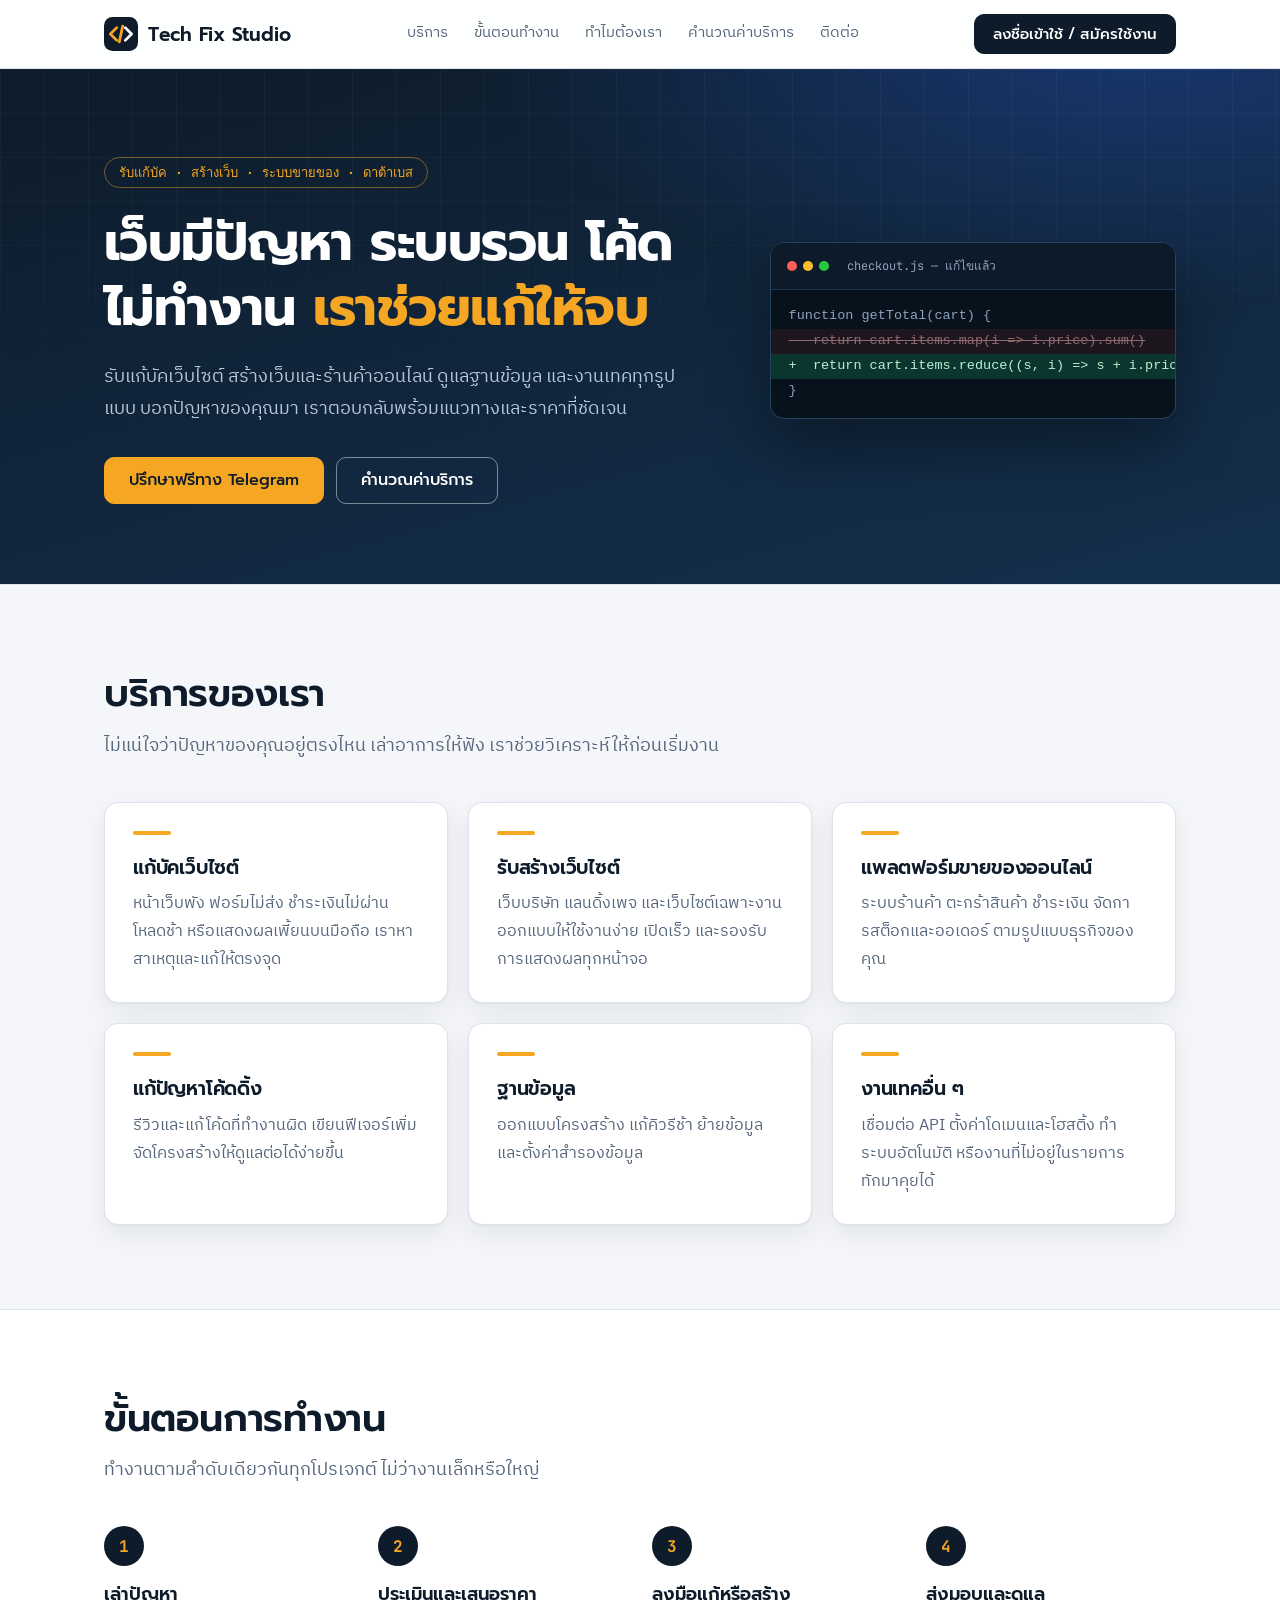
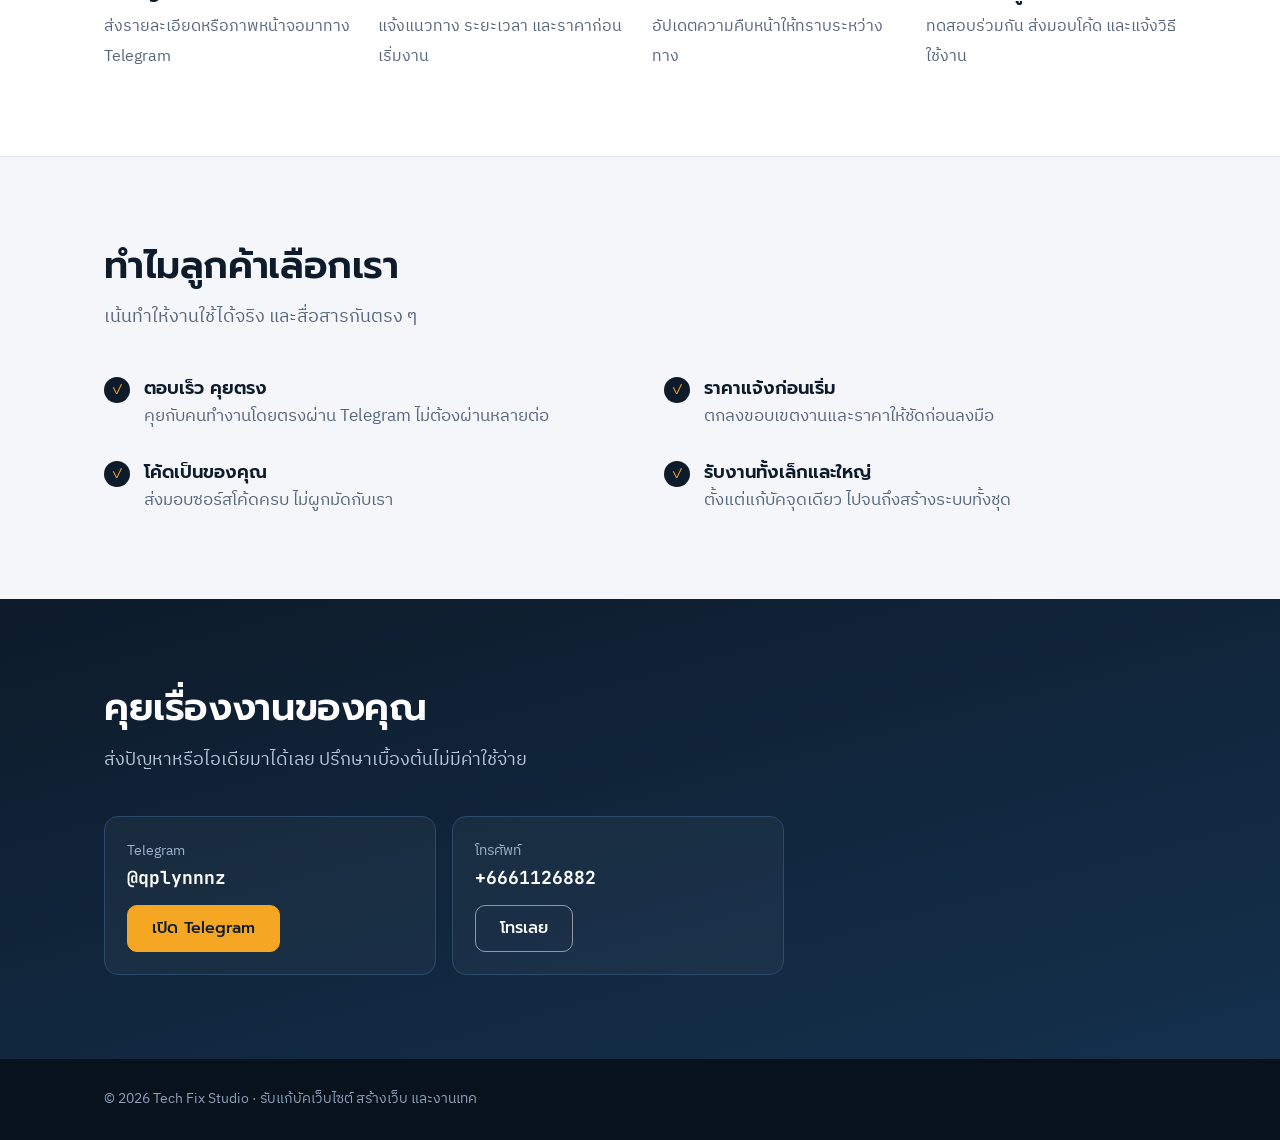
==== index.html @ c87c04dd "Add files via upload" ====
<!doctype html>
<html lang="th">
<head>
<meta charset="utf-8">
<meta name="viewport" content="width=device-width, initial-scale=1">
<meta name="theme-color" content="#0D1B2A">
<title>รับแก้บัคเว็บไซต์ สร้างเว็บ ระบบขายของออนไลน์ ดาต้าเบส | ติดต่อ Telegram</title>
<meta name="description" content="รับแก้บัคเว็บไซต์ รับสร้างเว็บไซต์ สร้างแพลตฟอร์มขายของออนไลน์ แก้ปัญหาโค้ดและฐานข้อมูล และงานเทคทั่วไป ปรึกษาฟรีผ่าน Telegram">
<link rel="icon" href="data:image/svg+xml,%3Csvg%20viewBox=%220%200%2032%2032%22%20xmlns=%22http://www.w3.org/2000/svg%22%3E%3Crect%20width=%2232%22%20height=%2232%22%20rx=%228%22%20fill=%22%230D1B2A%22/%3E%3Cpath%20d=%22M12%2010l-6%206%206%206%22%20stroke=%22%23F5A623%22%20stroke-width=%222.6%22%20fill=%22none%22%20stroke-linecap=%22round%22%20stroke-linejoin=%22round%22/%3E%3Cpath%20d=%22M20%2010l6%206-6%206%22%20stroke=%22%23fff%22%20stroke-width=%222.6%22%20fill=%22none%22%20stroke-linecap=%22round%22%20stroke-linejoin=%22round%22/%3E%3Cpath%20d=%22M17.6%208.5l-3.2%2015%22%20stroke=%22%23F5A623%22%20stroke-width=%222.6%22%20stroke-linecap=%22round%22/%3E%3C/svg%3E">
<link rel="preconnect" href="https://fonts.googleapis.com">
<link rel="preconnect" href="https://fonts.gstatic.com" crossorigin>
<link href="https://fonts.googleapis.com/css2?family=IBM+Plex+Sans+Thai:wght@400;500;700&family=JetBrains+Mono:wght@400;700&family=Prompt:wght@500;600;700&display=swap" rel="stylesheet">
<link rel="stylesheet" href="style.css">
</head>
<body>
<header><div class="wrap">
<a class="brand" href="#top"><svg viewBox="0 0 32 32" xmlns="http://www.w3.org/2000/svg" aria-hidden="true"><rect width="32" height="32" rx="8" fill="#0D1B2A"/><path d="M12 10l-6 6 6 6" stroke="#F5A623" stroke-width="2.6" fill="none" stroke-linecap="round" stroke-linejoin="round"/><path d="M20 10l6 6-6 6" stroke="#fff" stroke-width="2.6" fill="none" stroke-linecap="round" stroke-linejoin="round"/><path d="M17.6 8.5l-3.2 15" stroke="#F5A623" stroke-width="2.6" stroke-linecap="round"/></svg>Tech Fix Studio</a>
<nav aria-label="เมนูหลัก"><a href="#services">บริการ</a><a href="#process">ขั้นตอนทำงาน</a><a href="#why">ทำไมต้องเรา</a><a href="pricing.html">คำนวณค่าบริการ</a><a href="#contact">ติดต่อ</a></nav>
<a class="btn hd" id="hdr-login" href="account.html">ลงชื่อเข้าใช้ / สมัครใช้งาน</a>
</div></header>

<main id="top">
<div class="hero"><div class="wrap">
<div>
<span class="eyebrow">รับแก้บัค · สร้างเว็บ · ระบบขายของ · ดาต้าเบส</span>
<h1>เว็บมีปัญหา ระบบรวน โค้ดไม่ทำงาน <mark>เราช่วยแก้ให้จบ</mark></h1>
<p>รับแก้บัคเว็บไซต์ สร้างเว็บและร้านค้าออนไลน์ ดูแลฐานข้อมูล และงานเทคทุกรูปแบบ บอกปัญหาของคุณมา เราตอบกลับพร้อมแนวทางและราคาที่ชัดเจน</p>
<div class="cta"><a class="btn" href="https://t.me/qplynnnz" target="_blank" rel="noopener">ปรึกษาฟรีทาง Telegram</a><a class="btn alt" href="pricing.html">คำนวณค่าบริการ</a></div>
</div>
<div class="diff" aria-hidden="true">
<div class="bar">checkout.js — แก้ไขแล้ว</div>
<pre><span class="l dim">function getTotal(cart) {</span><span class="l del">-  return cart.items.map(i =&gt; i.price).sum()</span><span class="l add">+  return cart.items.reduce((s, i) =&gt; s + i.price * i.qty, 0)</span><span class="l dim">}</span></pre>
</div>
</div></div>

<section id="services"><div class="wrap">
<h2>บริการของเรา</h2>
<p class="lead">ไม่แน่ใจว่าปัญหาของคุณอยู่ตรงไหน เล่าอาการให้ฟัง เราช่วยวิเคราะห์ให้ก่อนเริ่มงาน</p>
<div class="grid">
<div class="card"><h3>แก้บัคเว็บไซต์</h3><p>หน้าเว็บพัง ฟอร์มไม่ส่ง ชำระเงินไม่ผ่าน โหลดช้า หรือแสดงผลเพี้ยนบนมือถือ เราหาสาเหตุและแก้ให้ตรงจุด</p></div>
<div class="card"><h3>รับสร้างเว็บไซต์</h3><p>เว็บบริษัท แลนดิ้งเพจ และเว็บไซต์เฉพาะงาน ออกแบบให้ใช้งานง่าย เปิดเร็ว และรองรับการแสดงผลทุกหน้าจอ</p></div>
<div class="card"><h3>แพลตฟอร์มขายของออนไลน์</h3><p>ระบบร้านค้า ตะกร้าสินค้า ชำระเงิน จัดการสต็อกและออเดอร์ ตามรูปแบบธุรกิจของคุณ</p></div>
<div class="card"><h3>แก้ปัญหาโค้ดดิ้ง</h3><p>รีวิวและแก้โค้ดที่ทำงานผิด เขียนฟีเจอร์เพิ่ม จัดโครงสร้างให้ดูแลต่อได้ง่ายขึ้น</p></div>
<div class="card"><h3>ฐานข้อมูล</h3><p>ออกแบบโครงสร้าง แก้คิวรีช้า ย้ายข้อมูล และตั้งค่าสำรองข้อมูล</p></div>
<div class="card"><h3>งานเทคอื่น ๆ</h3><p>เชื่อมต่อ API ตั้งค่าโดเมนและโฮสติ้ง ทำระบบอัตโนมัติ หรืองานที่ไม่อยู่ในรายการ ทักมาคุยได้</p></div>
</div></div></section>

<section id="process"><div class="wrap">
<h2>ขั้นตอนการทำงาน</h2>
<p class="lead">ทำงานตามลำดับเดียวกันทุกโปรเจกต์ ไม่ว่างานเล็กหรือใหญ่</p>
<ol class="steps">
<li><b>เล่าปัญหา</b><span>ส่งรายละเอียดหรือภาพหน้าจอมาทาง Telegram</span></li>
<li><b>ประเมินและเสนอราคา</b><span>แจ้งแนวทาง ระยะเวลา และราคาก่อนเริ่มงาน</span></li>
<li><b>ลงมือแก้หรือสร้าง</b><span>อัปเดตความคืบหน้าให้ทราบระหว่างทาง</span></li>
<li><b>ส่งมอบและดูแล</b><span>ทดสอบร่วมกัน ส่งมอบโค้ด และแจ้งวิธีใช้งาน</span></li>
</ol></div></section>

<section id="why"><div class="wrap">
<h2>ทำไมลูกค้าเลือกเรา</h2>
<p class="lead">เน้นทำให้งานใช้ได้จริง และสื่อสารกันตรง ๆ</p>
<div class="why">
<div><b>ตอบเร็ว คุยตรง</b><span>คุยกับคนทำงานโดยตรงผ่าน Telegram ไม่ต้องผ่านหลายต่อ</span></div>
<div><b>ราคาแจ้งก่อนเริ่ม</b><span>ตกลงขอบเขตงานและราคาให้ชัดก่อนลงมือ</span></div>
<div><b>โค้ดเป็นของคุณ</b><span>ส่งมอบซอร์สโค้ดครบ ไม่ผูกมัดกับเรา</span></div>
<div><b>รับงานทั้งเล็กและใหญ่</b><span>ตั้งแต่แก้บัคจุดเดียว ไปจนถึงสร้างระบบทั้งชุด</span></div>
</div></div></section>

<section id="contact" class="contact"><div class="wrap">
<h2>คุยเรื่องงานของคุณ</h2>
<p class="lead">ส่งปัญหาหรือไอเดียมาได้เลย ปรึกษาเบื้องต้นไม่มีค่าใช้จ่าย</p>
<div class="channels">
<div class="ch"><small>Telegram</small><strong>@qplynnnz</strong><a class="btn" href="https://t.me/qplynnnz" target="_blank" rel="noopener">เปิด Telegram</a></div>
<div class="ch"><small>โทรศัพท์</small><strong>+6661126882</strong><a class="btn alt" href="tel:+6661126882">โทรเลย</a></div>
</div></div></section>
</main>
<footer><div class="wrap">© 2026 Tech Fix Studio · รับแก้บัคเว็บไซต์ สร้างเว็บ และงานเทค</div></footer>
<script>try{if(Object.keys(localStorage).some(function(k){return/^sb-.+-auth-token$/.test(k)})){var b=document.getElementById("hdr-login");if(b)b.textContent="บัญชีของฉัน"}}catch(e){}</script>
</body>
</html>
---- style.css ----
:root{--paper:#F4F6F9;--card:#fff;--ink:#0D1B2A;--mute:#56667C;--line:#DCE3EC;--navy:#0D1B2A;--amber:#F5A623;--mark:#F5A623;--blue:#2F6BFF;--bad:#C93C3C;--ok:#17784F;--r:14px;--sh:0 1px 2px rgba(13,27,42,.05),0 10px 28px rgba(13,27,42,.07);--fh:"Prompt","IBM Plex Sans Thai",system-ui,sans-serif;--fb:"IBM Plex Sans Thai",system-ui,sans-serif;--fm:"JetBrains Mono",ui-monospace,monospace}
*{box-sizing:border-box;margin:0}
html{scroll-behavior:smooth}
body{font-family:var(--fb);background:var(--paper);color:var(--ink);line-height:1.75;font-size:17px;-webkit-font-smoothing:antialiased;min-height:100vh;display:flex;flex-direction:column}
main{flex:1}
a{color:inherit}
:focus-visible{outline:3px solid var(--blue);outline-offset:3px}
[hidden]{display:none!important}
.wrap{max-width:1120px;margin:0 auto;padding:0 24px}
h1,h2,h3{font-family:var(--fh);letter-spacing:-.01em}
/* header */
header{position:sticky;top:0;z-index:20;background:rgba(255,255,255,.92);backdrop-filter:saturate(1.4) blur(10px);border-bottom:1px solid var(--line)}
header .wrap{display:flex;justify-content:space-between;align-items:center;height:68px;gap:16px}
.brand{display:flex;align-items:center;gap:10px;font:600 19px var(--fh);text-decoration:none}
.brand svg{width:34px;height:34px;flex:none}
nav{display:flex;gap:26px;font-size:15px}
nav a{text-decoration:none;color:var(--mute);padding:6px 0;border-bottom:2px solid transparent;transition:.15s}
nav a:hover,nav a[aria-current]{color:var(--ink);border-color:var(--amber)}
/* buttons */
.btn{display:inline-block;font:500 16px/1.2 var(--fh);background:var(--navy);color:#fff;padding:13px 24px;border-radius:10px;text-decoration:none;border:1.5px solid var(--navy);cursor:pointer;transition:transform .15s,background .15s,box-shadow .15s}
.btn:hover{background:#1B3B5E;border-color:#1B3B5E;transform:translateY(-1px);box-shadow:0 6px 16px rgba(13,27,42,.18)}
.btn.alt{background:transparent;color:var(--ink)}
.btn.alt:hover{background:var(--ink);color:#fff}
.btn.full{width:100%}
.btn.hd{white-space:nowrap;padding:10px 18px;font-size:15px}
.btn:disabled{opacity:.55;cursor:not-allowed;transform:none;box-shadow:none}
.cta{display:flex;gap:12px;flex-wrap:wrap}
/* hero */
.hero{background:radial-gradient(1100px 480px at 88% -10%,rgba(47,107,255,.3),transparent 60%),linear-gradient(165deg,#0D1B2A,#14304D);color:#fff;padding:88px 0 80px;position:relative;overflow:hidden}
.hero::after{content:"";position:absolute;inset:0;background-image:linear-gradient(rgba(255,255,255,.04) 1px,transparent 1px),linear-gradient(90deg,rgba(255,255,255,.04) 1px,transparent 1px);background-size:44px 44px;-webkit-mask-image:linear-gradient(#000,transparent 85%);mask-image:linear-gradient(#000,transparent 85%);pointer-events:none}
.hero .wrap{position:relative;z-index:1;display:grid;grid-template-columns:1.2fr .8fr;gap:56px;align-items:center}
.eyebrow{display:inline-block;font:500 13px/1 var(--fm);color:var(--amber);border:1px solid rgba(245,166,35,.45);padding:8px 14px;border-radius:999px;margin-bottom:22px}
h1{font-size:clamp(32px,4.6vw,52px);line-height:1.25;font-weight:700;text-wrap:balance}
h1 mark{background:none;color:var(--amber)}
.hero p{margin:22px 0 32px;color:#B9C7DA;max-width:52ch;font-size:18px}
.hero .btn{background:var(--amber);border-color:var(--amber);color:var(--navy)}
.hero .btn:hover{background:#FFB83D;border-color:#FFB83D}
.hero .btn.alt{background:transparent;color:#fff;border-color:rgba(255,255,255,.45)}
.hero .btn.alt:hover{background:rgba(255,255,255,.1);border-color:#fff}
.diff{background:#08121D;border:1px solid #27425F;color:#E3ECF6;border-radius:14px;font:13.5px/1.85 var(--fm);overflow:hidden;box-shadow:0 30px 60px rgba(0,0,0,.35)}
.diff .bar{padding:12px 16px;background:#0C1A29;color:#8DA3BC;font-size:12px;border-bottom:1px solid #1D3450}
.diff .bar::before{content:"";display:inline-block;width:10px;height:10px;border-radius:50%;background:#FF5F56;box-shadow:16px 0 0 #FFBD2E,32px 0 0 #27C93F;margin-right:50px;vertical-align:-1px}
.diff pre{padding:14px 0;overflow-x:auto}
.diff .l{display:block;padding:0 18px;white-space:pre}
.diff .del{background:rgba(201,60,60,.2);color:#FFB4B4;animation:strike 1s 1.2s forwards}
.diff .add{background:rgba(23,160,100,.26);color:#B6F2D3;opacity:0;animation:show .5s 1.6s forwards}
.diff .dim{color:#8DA3BC}
@keyframes strike{to{text-decoration:line-through;opacity:.55}}
@keyframes show{to{opacity:1}}
/* sections */
section{padding:84px 0;border-top:1px solid var(--line)}
main>section:nth-of-type(even){background:#fff}
h2{font-size:clamp(26px,3.4vw,38px);line-height:1.3;font-weight:600;margin-bottom:12px}
h3{font-size:19px;font-weight:600;margin-bottom:6px}
.lead{color:var(--mute);max-width:58ch;margin-bottom:40px;font-size:18px}
.grid{display:grid;grid-template-columns:repeat(3,1fr);gap:20px}
.card{background:var(--card);border:1px solid var(--line);border-radius:var(--r);padding:28px;box-shadow:var(--sh);transition:transform .2s,border-color .2s}
.card p{color:var(--mute);font-size:16px}
.grid .card::before{content:"";display:block;width:38px;height:4px;border-radius:2px;background:var(--amber);margin-bottom:16px}
.grid .card:hover{transform:translateY(-3px);border-color:var(--amber)}
.card.plain{box-shadow:none}
.steps{display:grid;grid-template-columns:repeat(4,1fr);gap:24px;counter-reset:s;list-style:none;padding:0}
.steps li{counter-increment:s}
.steps li::before{content:counter(s);display:grid;place-items:center;width:40px;height:40px;border-radius:50%;background:var(--navy);color:var(--amber);font:700 16px var(--fm);margin-bottom:14px}
.steps b{display:block;font:600 18px var(--fh);margin-bottom:4px}
.steps span{color:var(--mute);font-size:16px}
.why{display:grid;grid-template-columns:repeat(2,1fr);gap:26px 48px}
.why div{position:relative;padding-left:40px}
.why div::before{content:"✓";position:absolute;left:0;top:3px;width:26px;height:26px;border-radius:50%;background:var(--navy);color:var(--amber);text-align:center;font-size:14px;line-height:26px}
.why b{display:block;font:600 18px var(--fh)}.why span{color:var(--mute)}
.contact{background:linear-gradient(165deg,#0D1B2A,#14304D)!important;color:#fff;border-top:0}
.contact .lead{color:#B9C7DA}
.contact .btn{background:var(--amber);border-color:var(--amber);color:var(--navy)}
.contact .btn:hover{background:#FFB83D;border-color:#FFB83D}
.contact .btn.alt{background:transparent;color:#fff;border-color:rgba(255,255,255,.5)}
.contact .btn.alt:hover{background:#fff;color:var(--navy)}
.channels{display:grid;grid-template-columns:1fr 1fr;gap:16px;max-width:680px}
.ch{border:1px solid #2C4A6B;background:rgba(255,255,255,.04);border-radius:var(--r);padding:22px}
.ch small{color:#9FB3CB;display:block}.ch strong{font:700 18px var(--fm);display:block;margin:2px 0 16px;word-break:break-all}
footer{background:#08121D;color:#8DA3BC;padding:28px 0;font-size:14px}
/* forms, pricing, account */
.calc{display:grid;grid-template-columns:1.2fr .8fr;gap:36px;align-items:start}
fieldset{border:0;padding:0;margin:0 0 28px}
legend{font:600 18px var(--fh);margin-bottom:12px}
.opts{display:grid;gap:10px}
.opt{position:relative}
.opt input{position:absolute;opacity:0;inset:0;cursor:pointer;width:100%;height:100%}
.opt label{display:block;background:var(--card);border:1.5px solid var(--line);border-radius:10px;padding:13px 18px;cursor:pointer;transition:.15s}
.opt label:hover{border-color:#9FB3CB}
.opt label small{display:block;color:var(--mute);font-size:14px}
.opt input:checked+label{border-color:var(--navy);background:#FFF8EA;box-shadow:0 0 0 3px rgba(245,166,35,.4)}
.opt input:focus-visible+label{outline:3px solid var(--blue);outline-offset:3px}
.result{position:sticky;top:92px;background:linear-gradient(145deg,#0D1B2A,#1B3B5E);color:#fff;border-radius:var(--r);padding:30px;box-shadow:var(--sh)}
.result small{color:#9FB3CB}
.price{font:700 clamp(26px,4vw,36px) var(--fm);margin:6px 0 12px;color:var(--amber)}
.result p{font-size:15px;color:#B9C7DA;margin-bottom:18px}
.result .btn{background:var(--amber);border-color:var(--amber);color:var(--navy);display:block;text-align:center;margin-bottom:10px}
.result .btn.alt{background:transparent;color:#fff;border-color:rgba(255,255,255,.5)}
.result .btn.alt:hover{background:#fff;color:var(--navy)}
.note{margin-top:18px;color:var(--mute);font-size:15px}
.authbox{max-width:460px;margin:0 auto;background:var(--card);border:1px solid var(--line);border-radius:var(--r);padding:32px;box-shadow:var(--sh)}
.tabs{display:flex;gap:8px;margin-bottom:22px;border-bottom:1px solid var(--line)}
.tabs button{font:500 16px var(--fh);background:none;border:0;border-bottom:3px solid transparent;padding:10px 16px;cursor:pointer;color:var(--mute);margin-bottom:-1px}
.tabs button[aria-selected=true]{color:var(--ink);border-color:var(--amber);font-weight:600}
label.f{display:block;font-weight:500;margin-bottom:14px}
label.f input{display:block;width:100%;font:inherit;padding:12px 14px;border:1.5px solid var(--line);border-radius:10px;margin-top:6px;background:#fff;transition:.15s}
label.f input:focus{border-color:var(--blue);outline:3px solid rgba(47,107,255,.2)}
.msg{margin:12px 0;padding:11px 15px;border-radius:10px;font-size:15px}
.msg.err{background:#FBE3E3;color:#8A2020}.msg.ok{background:#DDF3E8;color:#10583A}.msg.warn{background:#FFF1C9;color:#5C4400}
.credit{background:linear-gradient(135deg,#0D1B2A,#1B3B5E);color:#fff;border-radius:var(--r);padding:30px;margin-bottom:24px;box-shadow:var(--sh)}
.credit small{color:#9FB3CB}.credit .n{font:700 clamp(34px,6vw,52px) var(--fm);color:var(--amber)}
.row{display:flex;gap:12px;flex-wrap:wrap;align-items:center;justify-content:space-between}
.topup ol{padding-left:22px;margin:12px 0 20px;color:var(--mute)}
.copy{font-family:var(--fm);background:#fff;border:1px dashed var(--navy);border-radius:6px;padding:3px 10px;word-break:break-all}
.amts{display:grid;grid-template-columns:repeat(6,1fr);gap:10px;margin-bottom:18px}
.amts .opt label{text-align:center;font:700 16px var(--fm)}
.bal{font:700 28px var(--fm)}
iframe{width:100%;height:640px;border:1.5px solid var(--line);border-radius:10px;background:#fff;margin-top:16px}
@media(max-width:860px){.amts{grid-template-columns:repeat(4,1fr)}.hero .wrap,.calc{grid-template-columns:1fr}.grid,.steps{grid-template-columns:1fr 1fr}nav{display:none}.result{position:static}.hero{padding:60px 0 56px}section{padding:60px 0}}
@media(max-width:560px){.amts{grid-template-columns:repeat(3,1fr)}.grid,.steps,.why,.channels{grid-template-columns:1fr}.btn.hd{padding:8px 12px;font-size:14px}.brand{font-size:16px}.authbox{padding:22px}}
@media(prefers-reduced-motion:reduce){.diff .del{animation:none;text-decoration:line-through;opacity:.55}.diff .add{animation:none;opacity:1}html{scroll-behavior:auto}*{transition:none!important}}
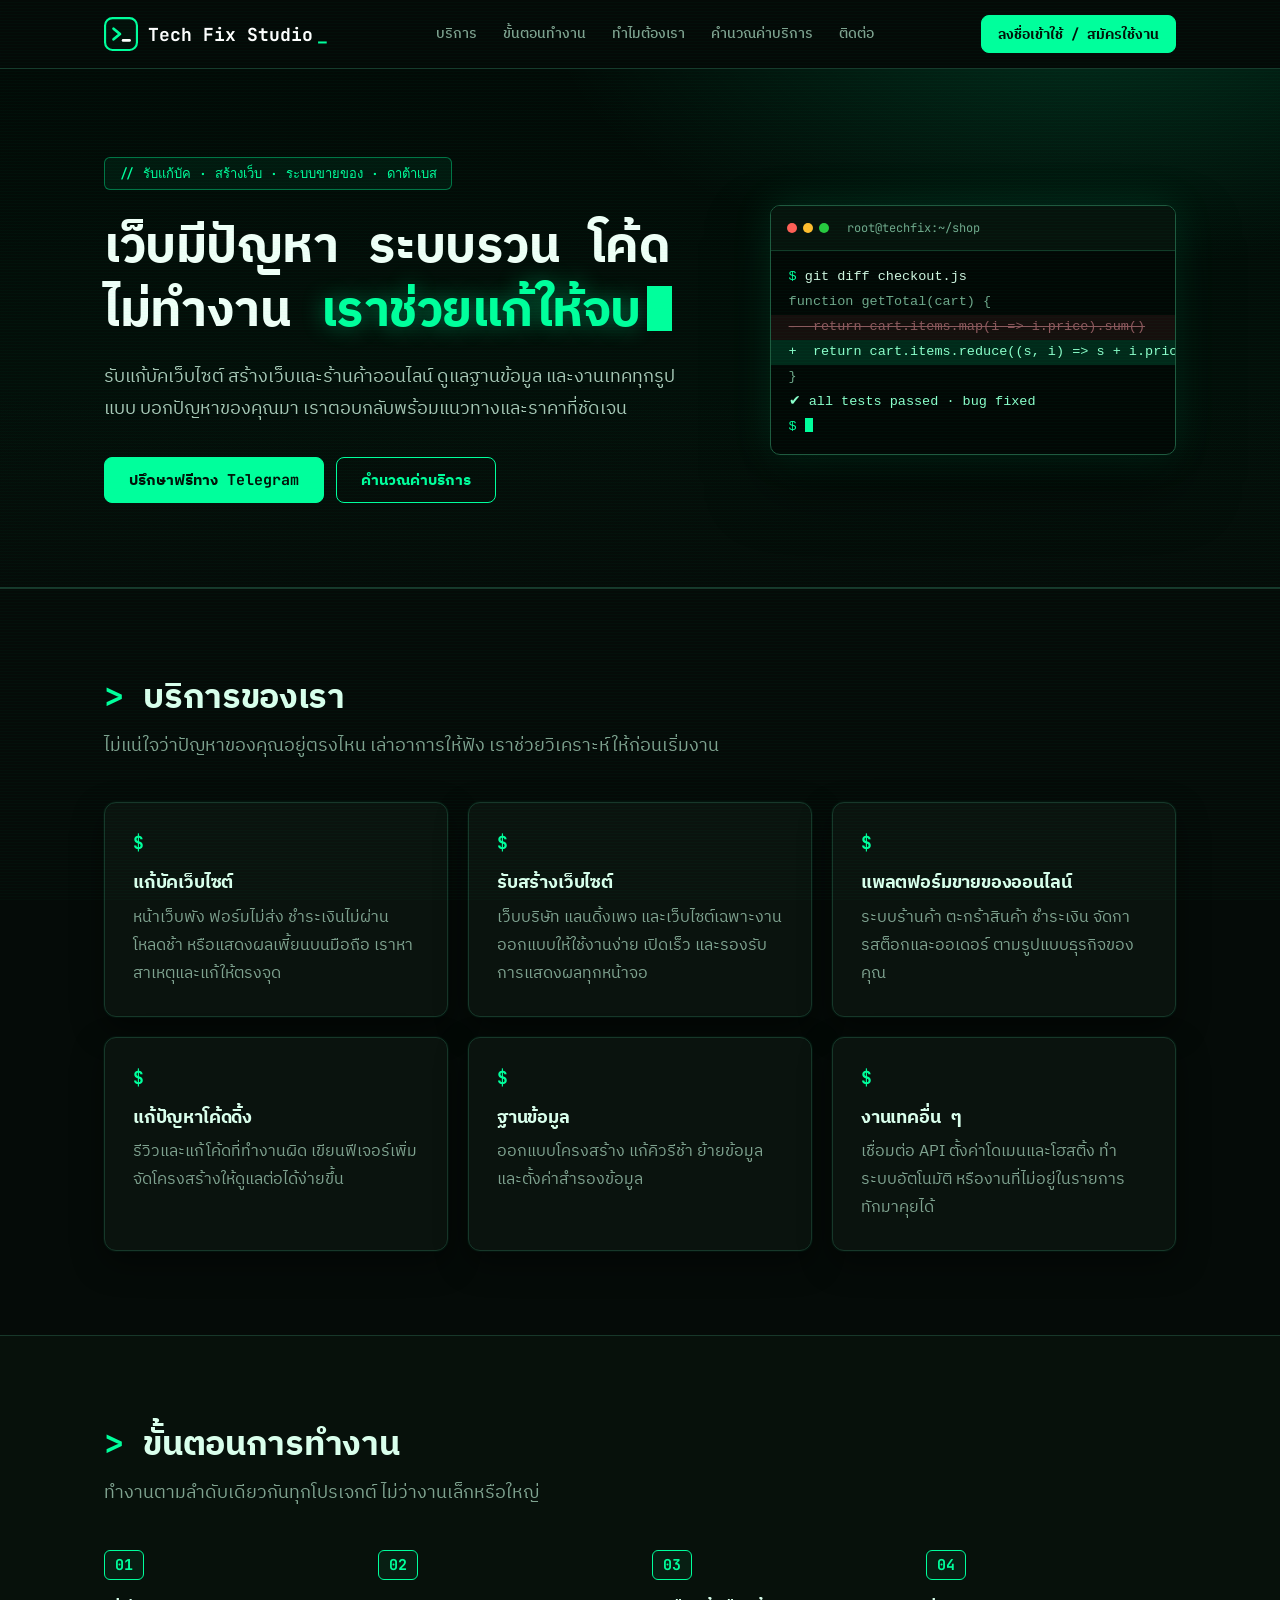
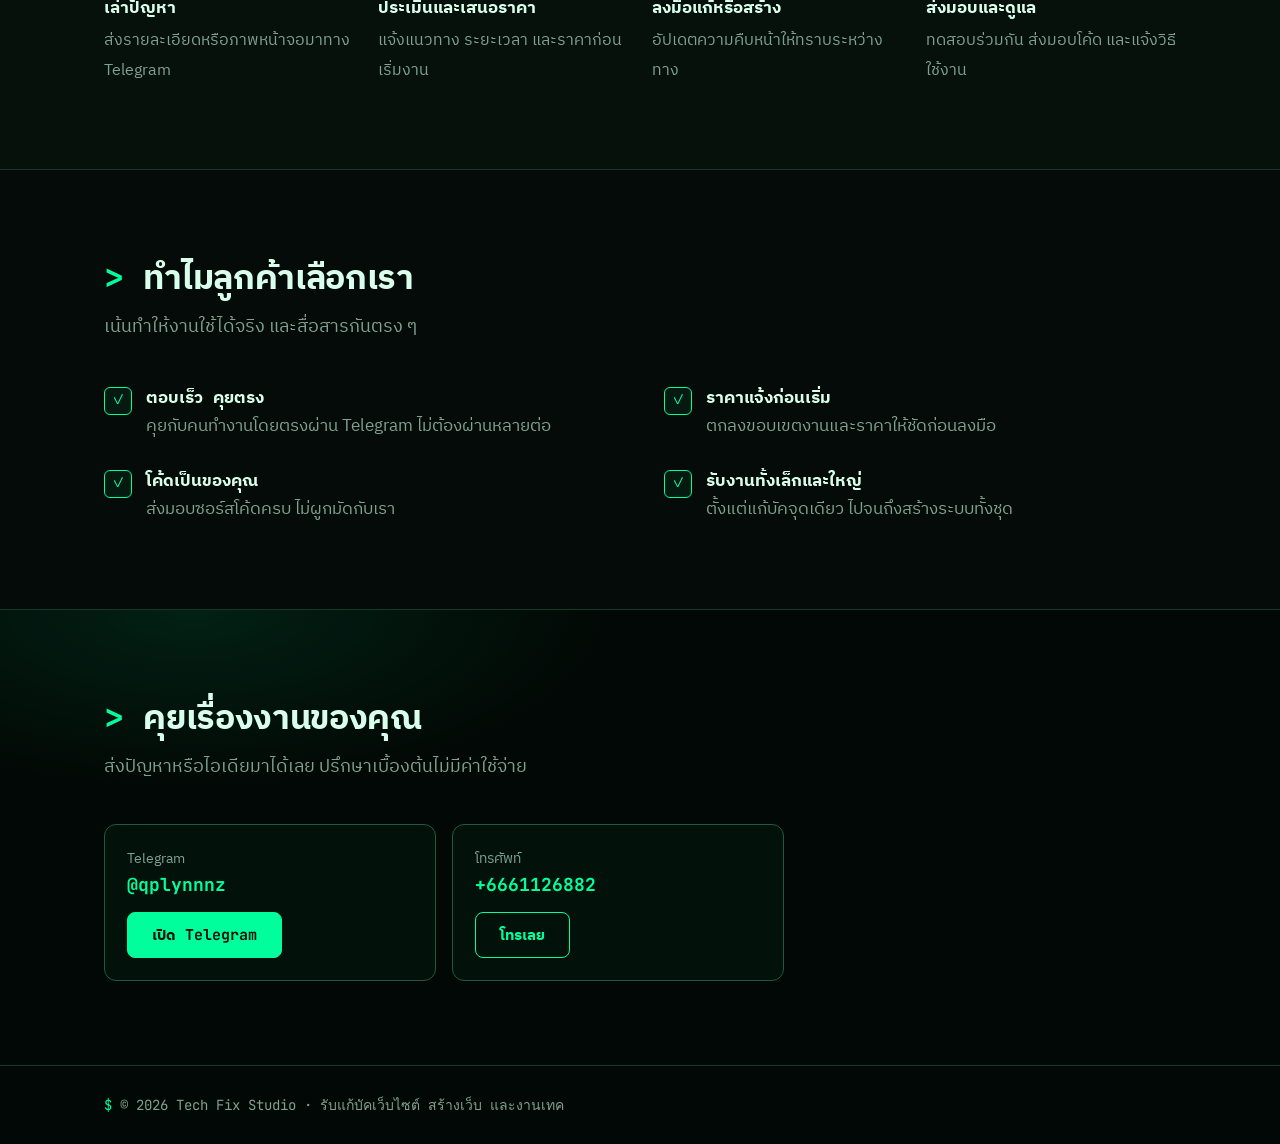
==== commit 3d791f79: "Add files via upload" ====
--- a/index.html
+++ b/index.html
@@ -3,33 +3,33 @@
 <head>
 <meta charset="utf-8">
 <meta name="viewport" content="width=device-width, initial-scale=1">
-<meta name="theme-color" content="#0D1B2A">
+<meta name="theme-color" content="#050B08">
 <title>รับแก้บัคเว็บไซต์ สร้างเว็บ ระบบขายของออนไลน์ ดาต้าเบส | ติดต่อ Telegram</title>
 <meta name="description" content="รับแก้บัคเว็บไซต์ รับสร้างเว็บไซต์ สร้างแพลตฟอร์มขายของออนไลน์ แก้ปัญหาโค้ดและฐานข้อมูล และงานเทคทั่วไป ปรึกษาฟรีผ่าน Telegram">
-<link rel="icon" href="data:image/svg+xml,%3Csvg%20viewBox=%220%200%2032%2032%22%20xmlns=%22http://www.w3.org/2000/svg%22%3E%3Crect%20width=%2232%22%20height=%2232%22%20rx=%228%22%20fill=%22%230D1B2A%22/%3E%3Cpath%20d=%22M12%2010l-6%206%206%206%22%20stroke=%22%23F5A623%22%20stroke-width=%222.6%22%20fill=%22none%22%20stroke-linecap=%22round%22%20stroke-linejoin=%22round%22/%3E%3Cpath%20d=%22M20%2010l6%206-6%206%22%20stroke=%22%23fff%22%20stroke-width=%222.6%22%20fill=%22none%22%20stroke-linecap=%22round%22%20stroke-linejoin=%22round%22/%3E%3Cpath%20d=%22M17.6%208.5l-3.2%2015%22%20stroke=%22%23F5A623%22%20stroke-width=%222.6%22%20stroke-linecap=%22round%22/%3E%3C/svg%3E">
+<link rel="icon" href="data:image/svg+xml,%3Csvg%20viewBox=%220%200%2032%2032%22%20xmlns=%22http://www.w3.org/2000/svg%22%3E%3Crect%20x=%221%22%20y=%221%22%20width=%2230%22%20height=%2230%22%20rx=%227%22%20fill=%22%2303100A%22%20stroke=%22%2300FF9C%22%20stroke-width=%222%22/%3E%3Cpath%20d=%22M9%2011l6%205-6%205%22%20stroke=%22%2300FF9C%22%20stroke-width=%222.6%22%20fill=%22none%22%20stroke-linecap=%22round%22%20stroke-linejoin=%22round%22/%3E%3Cpath%20d=%22M18%2022h6%22%20stroke=%22%23fff%22%20stroke-width=%222.6%22%20stroke-linecap=%22round%22/%3E%3C/svg%3E">
 <link rel="preconnect" href="https://fonts.googleapis.com">
 <link rel="preconnect" href="https://fonts.gstatic.com" crossorigin>
-<link href="https://fonts.googleapis.com/css2?family=IBM+Plex+Sans+Thai:wght@400;500;700&family=JetBrains+Mono:wght@400;700&family=Prompt:wght@500;600;700&display=swap" rel="stylesheet">
+<link href="https://fonts.googleapis.com/css2?family=IBM+Plex+Sans+Thai:wght@400;500;700&family=JetBrains+Mono:wght@400;500;700&display=swap" rel="stylesheet">
 <link rel="stylesheet" href="style.css">
 </head>
 <body>
 <header><div class="wrap">
-<a class="brand" href="#top"><svg viewBox="0 0 32 32" xmlns="http://www.w3.org/2000/svg" aria-hidden="true"><rect width="32" height="32" rx="8" fill="#0D1B2A"/><path d="M12 10l-6 6 6 6" stroke="#F5A623" stroke-width="2.6" fill="none" stroke-linecap="round" stroke-linejoin="round"/><path d="M20 10l6 6-6 6" stroke="#fff" stroke-width="2.6" fill="none" stroke-linecap="round" stroke-linejoin="round"/><path d="M17.6 8.5l-3.2 15" stroke="#F5A623" stroke-width="2.6" stroke-linecap="round"/></svg>Tech Fix Studio</a>
+<a class="brand" href="#top"><svg viewBox="0 0 32 32" xmlns="http://www.w3.org/2000/svg" aria-hidden="true"><rect x="1" y="1" width="30" height="30" rx="7" fill="#03100A" stroke="#00FF9C" stroke-width="2"/><path d="M9 11l6 5-6 5" stroke="#00FF9C" stroke-width="2.6" fill="none" stroke-linecap="round" stroke-linejoin="round"/><path d="M18 22h6" stroke="#fff" stroke-width="2.6" stroke-linecap="round"/></svg>Tech Fix Studio</a>
 <nav aria-label="เมนูหลัก"><a href="#services">บริการ</a><a href="#process">ขั้นตอนทำงาน</a><a href="#why">ทำไมต้องเรา</a><a href="pricing.html">คำนวณค่าบริการ</a><a href="#contact">ติดต่อ</a></nav>
 <a class="btn hd" id="hdr-login" href="account.html">ลงชื่อเข้าใช้ / สมัครใช้งาน</a>
 </div></header>
 
 <main id="top">
-<div class="hero"><div class="wrap">
+<div class="hero"><canvas id="rain" aria-hidden="true"></canvas><div class="wrap">
 <div>
-<span class="eyebrow">รับแก้บัค · สร้างเว็บ · ระบบขายของ · ดาต้าเบส</span>
-<h1>เว็บมีปัญหา ระบบรวน โค้ดไม่ทำงาน <mark>เราช่วยแก้ให้จบ</mark></h1>
+<span class="eyebrow">// รับแก้บัค · สร้างเว็บ · ระบบขายของ · ดาต้าเบส</span>
+<h1>เว็บมีปัญหา ระบบรวน โค้ดไม่ทำงาน <mark>เราช่วยแก้ให้จบ</mark><span class="cursor" aria-hidden="true"></span></h1>
 <p>รับแก้บัคเว็บไซต์ สร้างเว็บและร้านค้าออนไลน์ ดูแลฐานข้อมูล และงานเทคทุกรูปแบบ บอกปัญหาของคุณมา เราตอบกลับพร้อมแนวทางและราคาที่ชัดเจน</p>
 <div class="cta"><a class="btn" href="https://t.me/qplynnnz" target="_blank" rel="noopener">ปรึกษาฟรีทาง Telegram</a><a class="btn alt" href="pricing.html">คำนวณค่าบริการ</a></div>
 </div>
 <div class="diff" aria-hidden="true">
-<div class="bar">checkout.js — แก้ไขแล้ว</div>
-<pre><span class="l dim">function getTotal(cart) {</span><span class="l del">-  return cart.items.map(i =&gt; i.price).sum()</span><span class="l add">+  return cart.items.reduce((s, i) =&gt; s + i.price * i.qty, 0)</span><span class="l dim">}</span></pre>
+<div class="bar">root@techfix:~/shop</div>
+<pre><span class="l"><span class="pr">$</span> git diff checkout.js</span><span class="l dim">function getTotal(cart) {</span><span class="l del">-  return cart.items.map(i =&gt; i.price).sum()</span><span class="l add">+  return cart.items.reduce((s, i) =&gt; s + i.price * i.qty, 0)</span><span class="l dim">}</span><span class="l out">✔ all tests passed · bug fixed</span><span class="l"><span class="pr">$</span> <span class="cur"></span></span></pre>
 </div>
 </div></div>
 
@@ -74,6 +74,7 @@
 </div></div></section>
 </main>
 <footer><div class="wrap">© 2026 Tech Fix Studio · รับแก้บัคเว็บไซต์ สร้างเว็บ และงานเทค</div></footer>
+<script>(function(){var c=document.getElementById("rain");if(!c||matchMedia("(prefers-reduced-motion:reduce)").matches)return;var x=c.getContext("2d"),ch="01{}[]<>/;=+*#$&|".split(""),f=16,cols,d;function size(){c.width=c.offsetWidth;c.height=c.offsetHeight;cols=Math.ceil(c.width/f);d=[];for(var i=0;i<cols;i++)d.push(Math.random()*-50|0)}size();addEventListener("resize",size);setInterval(function(){if(document.hidden)return;x.fillStyle="rgba(2,10,6,.12)";x.fillRect(0,0,c.width,c.height);x.fillStyle="#00FF9C";x.font=f+"px monospace";for(var i=0;i<cols;i++){x.fillText(ch[Math.random()*ch.length|0],i*f,d[i]*f);if(d[i]*f>c.height&&Math.random()>.975)d[i]=0;d[i]++}},60)})();</script>
 <script>try{if(Object.keys(localStorage).some(function(k){return/^sb-.+-auth-token$/.test(k)})){var b=document.getElementById("hdr-login");if(b)b.textContent="บัญชีของฉัน"}}catch(e){}</script>
 </body>
 </html>
--- a/style.css
+++ b/style.css
@@ -1,121 +1,121 @@
-:root{--paper:#F4F6F9;--card:#fff;--ink:#0D1B2A;--mute:#56667C;--line:#DCE3EC;--navy:#0D1B2A;--amber:#F5A623;--mark:#F5A623;--blue:#2F6BFF;--bad:#C93C3C;--ok:#17784F;--r:14px;--sh:0 1px 2px rgba(13,27,42,.05),0 10px 28px rgba(13,27,42,.07);--fh:"Prompt","IBM Plex Sans Thai",system-ui,sans-serif;--fb:"IBM Plex Sans Thai",system-ui,sans-serif;--fm:"JetBrains Mono",ui-monospace,monospace}
+:root{--paper:#050B08;--card:#0A130E;--panel:#07110B;--ink:#D9FFEC;--mute:#7FA390;--line:#17382A;--navy:#03100A;--neon:#00FF9C;--amber:#00FF9C;--mark:#00FF9C;--blue:#00D1FF;--bad:#FF5C6C;--ok:#00E58A;--r:12px;--sh:0 0 0 1px rgba(0,255,156,.04),0 12px 32px rgba(0,0,0,.45);--fh:"JetBrains Mono","IBM Plex Sans Thai",ui-monospace,monospace;--fb:"IBM Plex Sans Thai",system-ui,sans-serif;--fm:"JetBrains Mono",ui-monospace,monospace}
 *{box-sizing:border-box;margin:0}
 html{scroll-behavior:smooth}
 body{font-family:var(--fb);background:var(--paper);color:var(--ink);line-height:1.75;font-size:17px;-webkit-font-smoothing:antialiased;min-height:100vh;display:flex;flex-direction:column}
+body::before{content:"";position:fixed;inset:0;pointer-events:none;z-index:50;background:repeating-linear-gradient(transparent 0 2px,rgba(0,255,156,.022) 2px 3px)}
 main{flex:1}
+::selection{background:var(--neon);color:#021208}
 a{color:inherit}
 :focus-visible{outline:3px solid var(--blue);outline-offset:3px}
 [hidden]{display:none!important}
 .wrap{max-width:1120px;margin:0 auto;padding:0 24px}
 h1,h2,h3{font-family:var(--fh);letter-spacing:-.01em}
 /* header */
-header{position:sticky;top:0;z-index:20;background:rgba(255,255,255,.92);backdrop-filter:saturate(1.4) blur(10px);border-bottom:1px solid var(--line)}
+header{position:sticky;top:0;z-index:20;background:rgba(5,11,8,.88);backdrop-filter:saturate(1.4) blur(10px);border-bottom:1px solid var(--line)}
 header .wrap{display:flex;justify-content:space-between;align-items:center;height:68px;gap:16px}
-.brand{display:flex;align-items:center;gap:10px;font:600 19px var(--fh);text-decoration:none}
+.brand{display:flex;align-items:center;gap:10px;font:700 18px var(--fh);text-decoration:none;color:#fff}
+.brand::after{content:"_";color:var(--neon);animation:blink 1.1s steps(1) infinite;margin-left:-6px}
 .brand svg{width:34px;height:34px;flex:none}
-nav{display:flex;gap:26px;font-size:15px}
+nav{display:flex;gap:26px;font:500 14px var(--fh)}
 nav a{text-decoration:none;color:var(--mute);padding:6px 0;border-bottom:2px solid transparent;transition:.15s}
-nav a:hover,nav a[aria-current]{color:var(--ink);border-color:var(--amber)}
+nav a:hover,nav a[aria-current]{color:var(--neon);border-color:var(--neon)}
 /* buttons */
-.btn{display:inline-block;font:500 16px/1.2 var(--fh);background:var(--navy);color:#fff;padding:13px 24px;border-radius:10px;text-decoration:none;border:1.5px solid var(--navy);cursor:pointer;transition:transform .15s,background .15s,box-shadow .15s}
-.btn:hover{background:#1B3B5E;border-color:#1B3B5E;transform:translateY(-1px);box-shadow:0 6px 16px rgba(13,27,42,.18)}
-.btn.alt{background:transparent;color:var(--ink)}
-.btn.alt:hover{background:var(--ink);color:#fff}
+.btn{display:inline-block;font:700 15px/1.2 var(--fh);background:var(--neon);color:#021208;padding:13px 24px;border-radius:8px;text-decoration:none;border:1.5px solid var(--neon);cursor:pointer;transition:transform .15s,background .15s,box-shadow .15s}
+.btn:hover{background:#4DFFB4;border-color:#4DFFB4;transform:translateY(-1px);box-shadow:0 0 24px rgba(0,255,156,.45)}
+.btn.alt{background:transparent;color:var(--neon)}
+.btn.alt:hover{background:var(--neon);color:#021208}
 .btn.full{width:100%}
-.btn.hd{white-space:nowrap;padding:10px 18px;font-size:15px}
-.btn:disabled{opacity:.55;cursor:not-allowed;transform:none;box-shadow:none}
+.btn.hd{white-space:nowrap;padding:10px 16px;font-size:14px}
+.btn:disabled{opacity:.5;cursor:not-allowed;transform:none;box-shadow:none}
 .cta{display:flex;gap:12px;flex-wrap:wrap}
 /* hero */
-.hero{background:radial-gradient(1100px 480px at 88% -10%,rgba(47,107,255,.3),transparent 60%),linear-gradient(165deg,#0D1B2A,#14304D);color:#fff;padding:88px 0 80px;position:relative;overflow:hidden}
-.hero::after{content:"";position:absolute;inset:0;background-image:linear-gradient(rgba(255,255,255,.04) 1px,transparent 1px),linear-gradient(90deg,rgba(255,255,255,.04) 1px,transparent 1px);background-size:44px 44px;-webkit-mask-image:linear-gradient(#000,transparent 85%);mask-image:linear-gradient(#000,transparent 85%);pointer-events:none}
+.hero{background:radial-gradient(900px 420px at 85% -10%,rgba(0,255,156,.14),transparent 60%),linear-gradient(180deg,#020A06,#04120B);color:#fff;padding:88px 0 84px;position:relative;overflow:hidden;border-bottom:1px solid var(--line)}
+.hero::after{content:"";position:absolute;inset:0;background:linear-gradient(transparent 60%,rgba(5,11,8,.9));pointer-events:none;z-index:0}
+#rain{position:absolute;inset:0;width:100%;height:100%;opacity:.2;z-index:0}
 .hero .wrap{position:relative;z-index:1;display:grid;grid-template-columns:1.2fr .8fr;gap:56px;align-items:center}
-.eyebrow{display:inline-block;font:500 13px/1 var(--fm);color:var(--amber);border:1px solid rgba(245,166,35,.45);padding:8px 14px;border-radius:999px;margin-bottom:22px}
-h1{font-size:clamp(32px,4.6vw,52px);line-height:1.25;font-weight:700;text-wrap:balance}
-h1 mark{background:none;color:var(--amber)}
-.hero p{margin:22px 0 32px;color:#B9C7DA;max-width:52ch;font-size:18px}
-.hero .btn{background:var(--amber);border-color:var(--amber);color:var(--navy)}
-.hero .btn:hover{background:#FFB83D;border-color:#FFB83D}
-.hero .btn.alt{background:transparent;color:#fff;border-color:rgba(255,255,255,.45)}
-.hero .btn.alt:hover{background:rgba(255,255,255,.1);border-color:#fff}
-.diff{background:#08121D;border:1px solid #27425F;color:#E3ECF6;border-radius:14px;font:13.5px/1.85 var(--fm);overflow:hidden;box-shadow:0 30px 60px rgba(0,0,0,.35)}
-.diff .bar{padding:12px 16px;background:#0C1A29;color:#8DA3BC;font-size:12px;border-bottom:1px solid #1D3450}
+.eyebrow{display:inline-block;font:500 13px/1 var(--fm);color:var(--neon);border:1px solid rgba(0,255,156,.4);background:rgba(0,255,156,.06);padding:9px 14px;border-radius:6px;margin-bottom:22px}
+h1{font-size:clamp(30px,4.4vw,50px);line-height:1.28;font-weight:700;text-wrap:balance;color:#EFFFF7}
+h1 mark{background:none;color:var(--neon);text-shadow:0 0 22px rgba(0,255,156,.45)}
+.cursor{display:inline-block;width:.5em;height:.9em;background:var(--neon);vertical-align:-.1em;margin-left:6px;animation:blink 1s steps(1) infinite}
+.hero p{margin:22px 0 32px;color:#A9C9B8;max-width:52ch;font-size:18px}
+.diff{background:#020805;border:1px solid #1F5A3F;color:#CFF5E0;border-radius:10px;font:13.5px/1.85 var(--fm);overflow:hidden;box-shadow:0 0 40px rgba(0,255,156,.12),0 30px 60px rgba(0,0,0,.5)}
+.diff .bar{padding:11px 16px;background:#06130C;color:#6FA88B;font-size:12px;border-bottom:1px solid #123D29}
 .diff .bar::before{content:"";display:inline-block;width:10px;height:10px;border-radius:50%;background:#FF5F56;box-shadow:16px 0 0 #FFBD2E,32px 0 0 #27C93F;margin-right:50px;vertical-align:-1px}
 .diff pre{padding:14px 0;overflow-x:auto}
 .diff .l{display:block;padding:0 18px;white-space:pre}
-.diff .del{background:rgba(201,60,60,.2);color:#FFB4B4;animation:strike 1s 1.2s forwards}
-.diff .add{background:rgba(23,160,100,.26);color:#B6F2D3;opacity:0;animation:show .5s 1.6s forwards}
-.diff .dim{color:#8DA3BC}
+.diff .pr{color:var(--neon)}
+.diff .del{background:rgba(255,92,108,.15);color:#FF9AA5;animation:strike 1s 1.2s forwards}
+.diff .add{background:rgba(0,255,156,.14);color:#8BFFCB;opacity:0;animation:show .5s 1.6s forwards}
+.diff .out{color:#8BFFCB;opacity:0;animation:show .5s 2.3s forwards}
+.diff .dim{color:#6FA88B}
+.diff .cur{display:inline-block;width:8px;height:14px;background:var(--neon);vertical-align:-2px;animation:blink 1s steps(1) infinite}
 @keyframes strike{to{text-decoration:line-through;opacity:.55}}
 @keyframes show{to{opacity:1}}
+@keyframes blink{50%{opacity:0}}
 /* sections */
 section{padding:84px 0;border-top:1px solid var(--line)}
-main>section:nth-of-type(even){background:#fff}
-h2{font-size:clamp(26px,3.4vw,38px);line-height:1.3;font-weight:600;margin-bottom:12px}
-h3{font-size:19px;font-weight:600;margin-bottom:6px}
+main>section:nth-of-type(even){background:var(--panel)}
+h2{font-size:clamp(24px,3.2vw,34px);line-height:1.35;font-weight:700;margin-bottom:12px}
+h2::before{content:"> ";color:var(--neon)}
+h3{font-size:18px;font-weight:700;margin-bottom:6px}
 .lead{color:var(--mute);max-width:58ch;margin-bottom:40px;font-size:18px}
 .grid{display:grid;grid-template-columns:repeat(3,1fr);gap:20px}
-.card{background:var(--card);border:1px solid var(--line);border-radius:var(--r);padding:28px;box-shadow:var(--sh);transition:transform .2s,border-color .2s}
+.card{background:var(--card);border:1px solid var(--line);border-radius:var(--r);padding:28px;box-shadow:var(--sh);transition:transform .2s,border-color .2s,box-shadow .2s}
 .card p{color:var(--mute);font-size:16px}
-.grid .card::before{content:"";display:block;width:38px;height:4px;border-radius:2px;background:var(--amber);margin-bottom:16px}
-.grid .card:hover{transform:translateY(-3px);border-color:var(--amber)}
+.grid .card::before{content:"$";display:block;font:700 18px var(--fm);color:var(--neon);margin-bottom:12px}
+.grid .card:hover{transform:translateY(-3px);border-color:var(--neon);box-shadow:0 0 0 1px var(--neon),0 0 28px rgba(0,255,156,.18)}
 .card.plain{box-shadow:none}
 .steps{display:grid;grid-template-columns:repeat(4,1fr);gap:24px;counter-reset:s;list-style:none;padding:0}
 .steps li{counter-increment:s}
-.steps li::before{content:counter(s);display:grid;place-items:center;width:40px;height:40px;border-radius:50%;background:var(--navy);color:var(--amber);font:700 16px var(--fm);margin-bottom:14px}
-.steps b{display:block;font:600 18px var(--fh);margin-bottom:4px}
+.steps li::before{content:"0" counter(s);display:inline-block;padding:4px 10px;border:1px solid var(--neon);border-radius:6px;color:var(--neon);font:700 15px var(--fm);margin-bottom:14px;background:rgba(0,255,156,.06)}
+.steps b{display:block;font:700 17px var(--fh);margin-bottom:4px}
 .steps span{color:var(--mute);font-size:16px}
 .why{display:grid;grid-template-columns:repeat(2,1fr);gap:26px 48px}
-.why div{position:relative;padding-left:40px}
-.why div::before{content:"✓";position:absolute;left:0;top:3px;width:26px;height:26px;border-radius:50%;background:var(--navy);color:var(--amber);text-align:center;font-size:14px;line-height:26px}
-.why b{display:block;font:600 18px var(--fh)}.why span{color:var(--mute)}
-.contact{background:linear-gradient(165deg,#0D1B2A,#14304D)!important;color:#fff;border-top:0}
-.contact .lead{color:#B9C7DA}
-.contact .btn{background:var(--amber);border-color:var(--amber);color:var(--navy)}
-.contact .btn:hover{background:#FFB83D;border-color:#FFB83D}
-.contact .btn.alt{background:transparent;color:#fff;border-color:rgba(255,255,255,.5)}
-.contact .btn.alt:hover{background:#fff;color:var(--navy)}
+.why div{position:relative;padding-left:42px}
+.why div::before{content:"✓";position:absolute;left:0;top:3px;width:26px;height:26px;border:1px solid var(--neon);border-radius:6px;color:var(--neon);text-align:center;font-size:14px;line-height:24px;background:rgba(0,255,156,.06)}
+.why b{display:block;font:700 17px var(--fh)}.why span{color:var(--mute)}
+.contact{background:radial-gradient(700px 300px at 15% 0,rgba(0,255,156,.1),transparent 60%),#020805!important;border-top:1px solid var(--line)}
 .channels{display:grid;grid-template-columns:1fr 1fr;gap:16px;max-width:680px}
-.ch{border:1px solid #2C4A6B;background:rgba(255,255,255,.04);border-radius:var(--r);padding:22px}
-.ch small{color:#9FB3CB;display:block}.ch strong{font:700 18px var(--fm);display:block;margin:2px 0 16px;word-break:break-all}
-footer{background:#08121D;color:#8DA3BC;padding:28px 0;font-size:14px}
+.ch{border:1px solid #1F5A3F;background:rgba(0,255,156,.04);border-radius:var(--r);padding:22px}
+.ch small{color:var(--mute);display:block}.ch strong{font:700 18px var(--fm);color:var(--neon);display:block;margin:2px 0 16px;word-break:break-all}
+footer{background:#020805;border-top:1px solid var(--line);color:var(--mute);padding:28px 0;font:14px var(--fm)}
+footer .wrap::before{content:"$ ";color:var(--neon)}
 /* forms, pricing, account */
 .calc{display:grid;grid-template-columns:1.2fr .8fr;gap:36px;align-items:start}
 fieldset{border:0;padding:0;margin:0 0 28px}
-legend{font:600 18px var(--fh);margin-bottom:12px}
+legend{font:700 17px var(--fh);margin-bottom:12px;color:var(--neon)}
 .opts{display:grid;gap:10px}
 .opt{position:relative}
 .opt input{position:absolute;opacity:0;inset:0;cursor:pointer;width:100%;height:100%}
-.opt label{display:block;background:var(--card);border:1.5px solid var(--line);border-radius:10px;padding:13px 18px;cursor:pointer;transition:.15s}
-.opt label:hover{border-color:#9FB3CB}
+.opt label{display:block;background:var(--card);border:1.5px solid var(--line);border-radius:8px;padding:13px 18px;cursor:pointer;transition:.15s}
+.opt label:hover{border-color:#2E7A56}
 .opt label small{display:block;color:var(--mute);font-size:14px}
-.opt input:checked+label{border-color:var(--navy);background:#FFF8EA;box-shadow:0 0 0 3px rgba(245,166,35,.4)}
+.opt input:checked+label{border-color:var(--neon);background:#0B1F15;box-shadow:0 0 0 3px rgba(0,255,156,.22)}
 .opt input:focus-visible+label{outline:3px solid var(--blue);outline-offset:3px}
-.result{position:sticky;top:92px;background:linear-gradient(145deg,#0D1B2A,#1B3B5E);color:#fff;border-radius:var(--r);padding:30px;box-shadow:var(--sh)}
-.result small{color:#9FB3CB}
-.price{font:700 clamp(26px,4vw,36px) var(--fm);margin:6px 0 12px;color:var(--amber)}
-.result p{font-size:15px;color:#B9C7DA;margin-bottom:18px}
-.result .btn{background:var(--amber);border-color:var(--amber);color:var(--navy);display:block;text-align:center;margin-bottom:10px}
-.result .btn.alt{background:transparent;color:#fff;border-color:rgba(255,255,255,.5)}
-.result .btn.alt:hover{background:#fff;color:var(--navy)}
+.result{position:sticky;top:92px;background:linear-gradient(145deg,#03100A,#0A2418);border:1px solid #1F5A3F;color:#fff;border-radius:var(--r);padding:30px;box-shadow:0 0 32px rgba(0,255,156,.1)}
+.result small{color:var(--mute)}
+.price{font:700 clamp(26px,4vw,36px) var(--fm);margin:6px 0 12px;color:var(--neon);text-shadow:0 0 18px rgba(0,255,156,.4)}
+.result p{font-size:15px;color:#A9C9B8;margin-bottom:18px}
+.result .btn{display:block;text-align:center;margin-bottom:10px}
 .note{margin-top:18px;color:var(--mute);font-size:15px}
 .authbox{max-width:460px;margin:0 auto;background:var(--card);border:1px solid var(--line);border-radius:var(--r);padding:32px;box-shadow:var(--sh)}
 .tabs{display:flex;gap:8px;margin-bottom:22px;border-bottom:1px solid var(--line)}
-.tabs button{font:500 16px var(--fh);background:none;border:0;border-bottom:3px solid transparent;padding:10px 16px;cursor:pointer;color:var(--mute);margin-bottom:-1px}
-.tabs button[aria-selected=true]{color:var(--ink);border-color:var(--amber);font-weight:600}
+.tabs button{font:500 15px var(--fh);background:none;border:0;border-bottom:3px solid transparent;padding:10px 16px;cursor:pointer;color:var(--mute);margin-bottom:-1px}
+.tabs button[aria-selected=true]{color:var(--neon);border-color:var(--neon);font-weight:700}
 label.f{display:block;font-weight:500;margin-bottom:14px}
-label.f input{display:block;width:100%;font:inherit;padding:12px 14px;border:1.5px solid var(--line);border-radius:10px;margin-top:6px;background:#fff;transition:.15s}
-label.f input:focus{border-color:var(--blue);outline:3px solid rgba(47,107,255,.2)}
-.msg{margin:12px 0;padding:11px 15px;border-radius:10px;font-size:15px}
-.msg.err{background:#FBE3E3;color:#8A2020}.msg.ok{background:#DDF3E8;color:#10583A}.msg.warn{background:#FFF1C9;color:#5C4400}
-.credit{background:linear-gradient(135deg,#0D1B2A,#1B3B5E);color:#fff;border-radius:var(--r);padding:30px;margin-bottom:24px;box-shadow:var(--sh)}
-.credit small{color:#9FB3CB}.credit .n{font:700 clamp(34px,6vw,52px) var(--fm);color:var(--amber)}
+label.f input{display:block;width:100%;font:inherit;color:var(--ink);padding:12px 14px;border:1.5px solid var(--line);border-radius:8px;margin-top:6px;background:var(--panel);transition:.15s}
+label.f input:focus{border-color:var(--neon);outline:3px solid rgba(0,255,156,.2)}
+.msg{margin:12px 0;padding:11px 15px;border-radius:8px;font-size:15px;border:1px solid transparent}
+.msg.err{background:#2A0F14;color:#FF9AA5;border-color:#5A1F28}.msg.ok{background:#0B2A1B;color:#7DFFC0;border-color:#1F5A3F}.msg.warn{background:#2A2208;color:#FFD166;border-color:#5A4A12}
+.credit{background:linear-gradient(135deg,#03100A,#0A2418);border:1px solid #1F5A3F;color:#fff;border-radius:var(--r);padding:30px;margin-bottom:24px;box-shadow:0 0 32px rgba(0,255,156,.1)}
+.credit small{color:var(--mute)}.credit .n{font:700 clamp(34px,6vw,52px) var(--fm);color:var(--neon);text-shadow:0 0 22px rgba(0,255,156,.4)}
 .row{display:flex;gap:12px;flex-wrap:wrap;align-items:center;justify-content:space-between}
 .topup ol{padding-left:22px;margin:12px 0 20px;color:var(--mute)}
-.copy{font-family:var(--fm);background:#fff;border:1px dashed var(--navy);border-radius:6px;padding:3px 10px;word-break:break-all}
+.copy{font-family:var(--fm);background:var(--panel);color:var(--neon);border:1px dashed var(--neon);border-radius:6px;padding:3px 10px;word-break:break-all}
 .amts{display:grid;grid-template-columns:repeat(6,1fr);gap:10px;margin-bottom:18px}
 .amts .opt label{text-align:center;font:700 16px var(--fm)}
-.bal{font:700 28px var(--fm)}
+.bal{font:700 28px var(--fm);color:var(--neon)}
 iframe{width:100%;height:640px;border:1.5px solid var(--line);border-radius:10px;background:#fff;margin-top:16px}
 @media(max-width:860px){.amts{grid-template-columns:repeat(4,1fr)}.hero .wrap,.calc{grid-template-columns:1fr}.grid,.steps{grid-template-columns:1fr 1fr}nav{display:none}.result{position:static}.hero{padding:60px 0 56px}section{padding:60px 0}}
-@media(max-width:560px){.amts{grid-template-columns:repeat(3,1fr)}.grid,.steps,.why,.channels{grid-template-columns:1fr}.btn.hd{padding:8px 12px;font-size:14px}.brand{font-size:16px}.authbox{padding:22px}}
-@media(prefers-reduced-motion:reduce){.diff .del{animation:none;text-decoration:line-through;opacity:.55}.diff .add{animation:none;opacity:1}html{scroll-behavior:auto}*{transition:none!important}}
+@media(max-width:560px){.amts{grid-template-columns:repeat(3,1fr)}.grid,.steps,.why,.channels{grid-template-columns:1fr}.btn.hd{padding:8px 12px;font-size:13px}.brand{font-size:15px}.authbox{padding:22px}}
+@media(prefers-reduced-motion:reduce){.diff .del{animation:none;text-decoration:line-through;opacity:.55}.diff .add,.diff .out{animation:none;opacity:1}.cursor,.brand::after,.diff .cur{animation:none}html{scroll-behavior:auto}*{transition:none!important}}
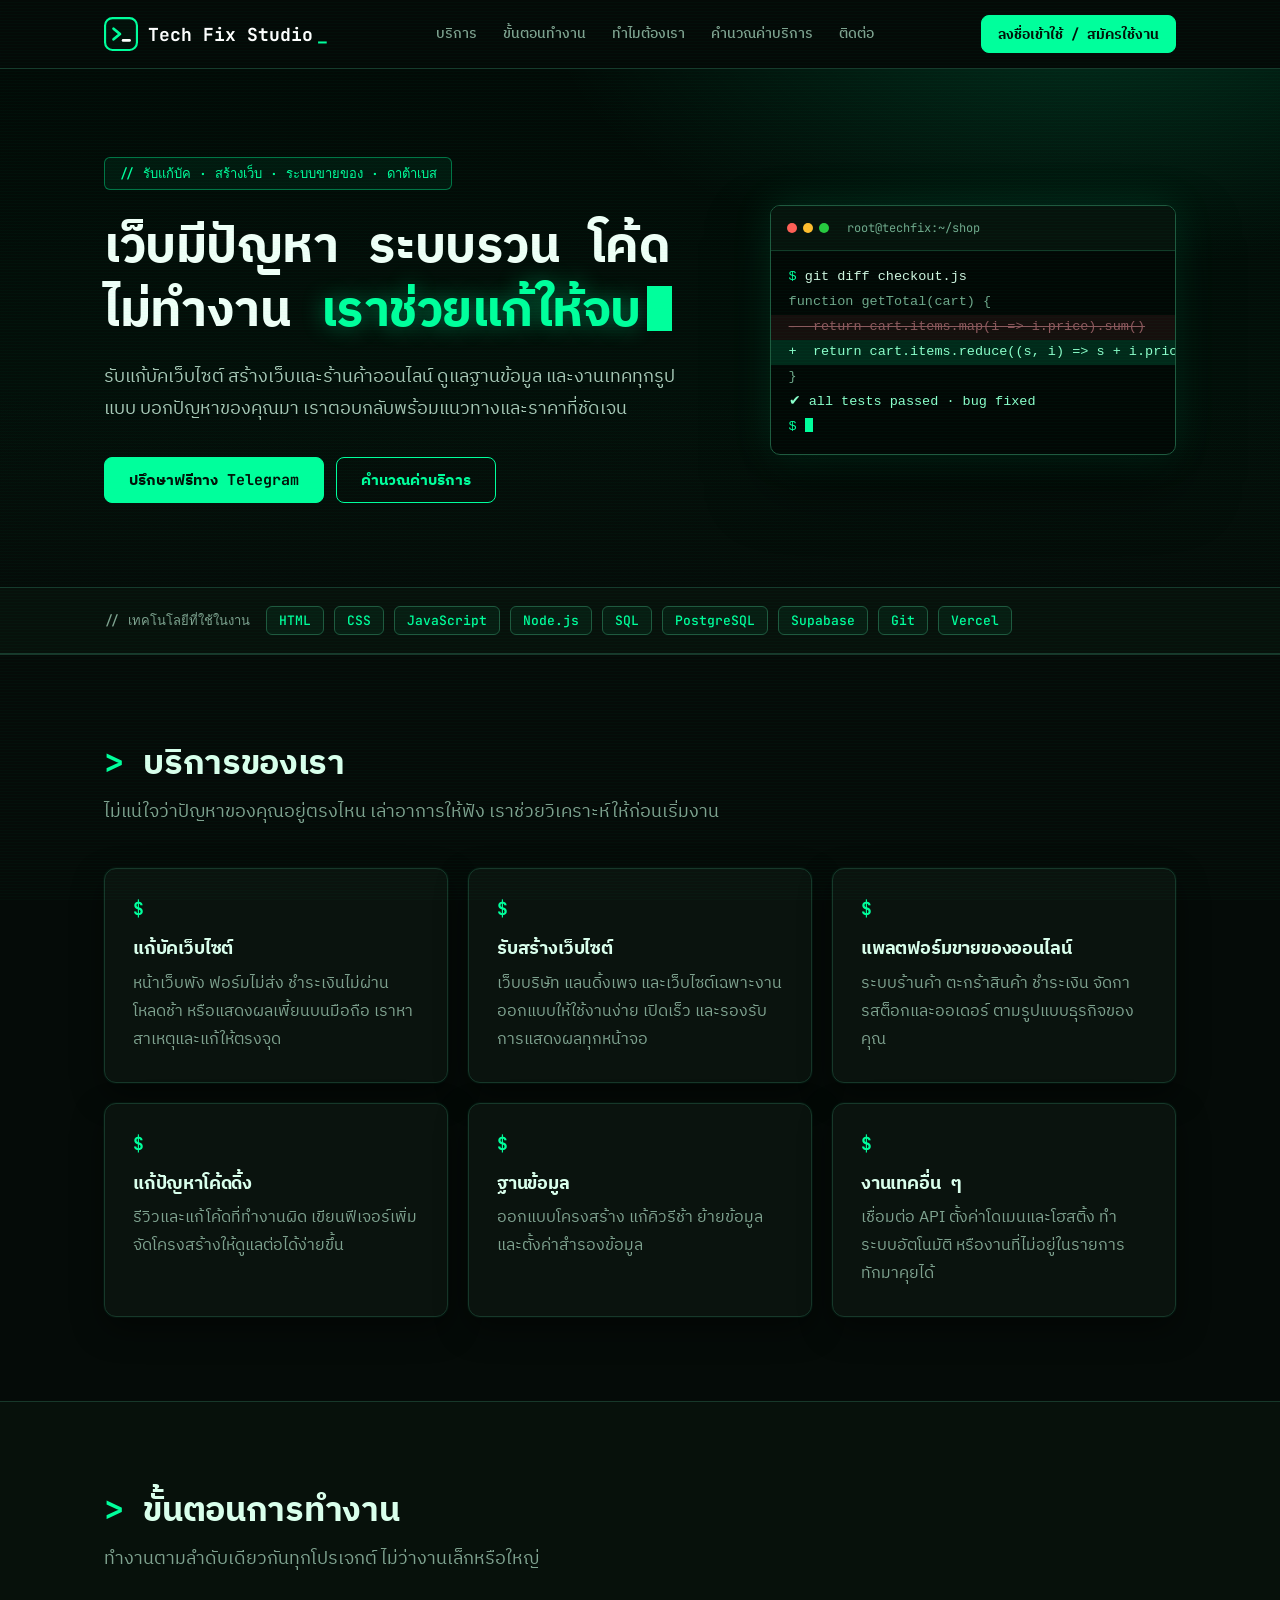
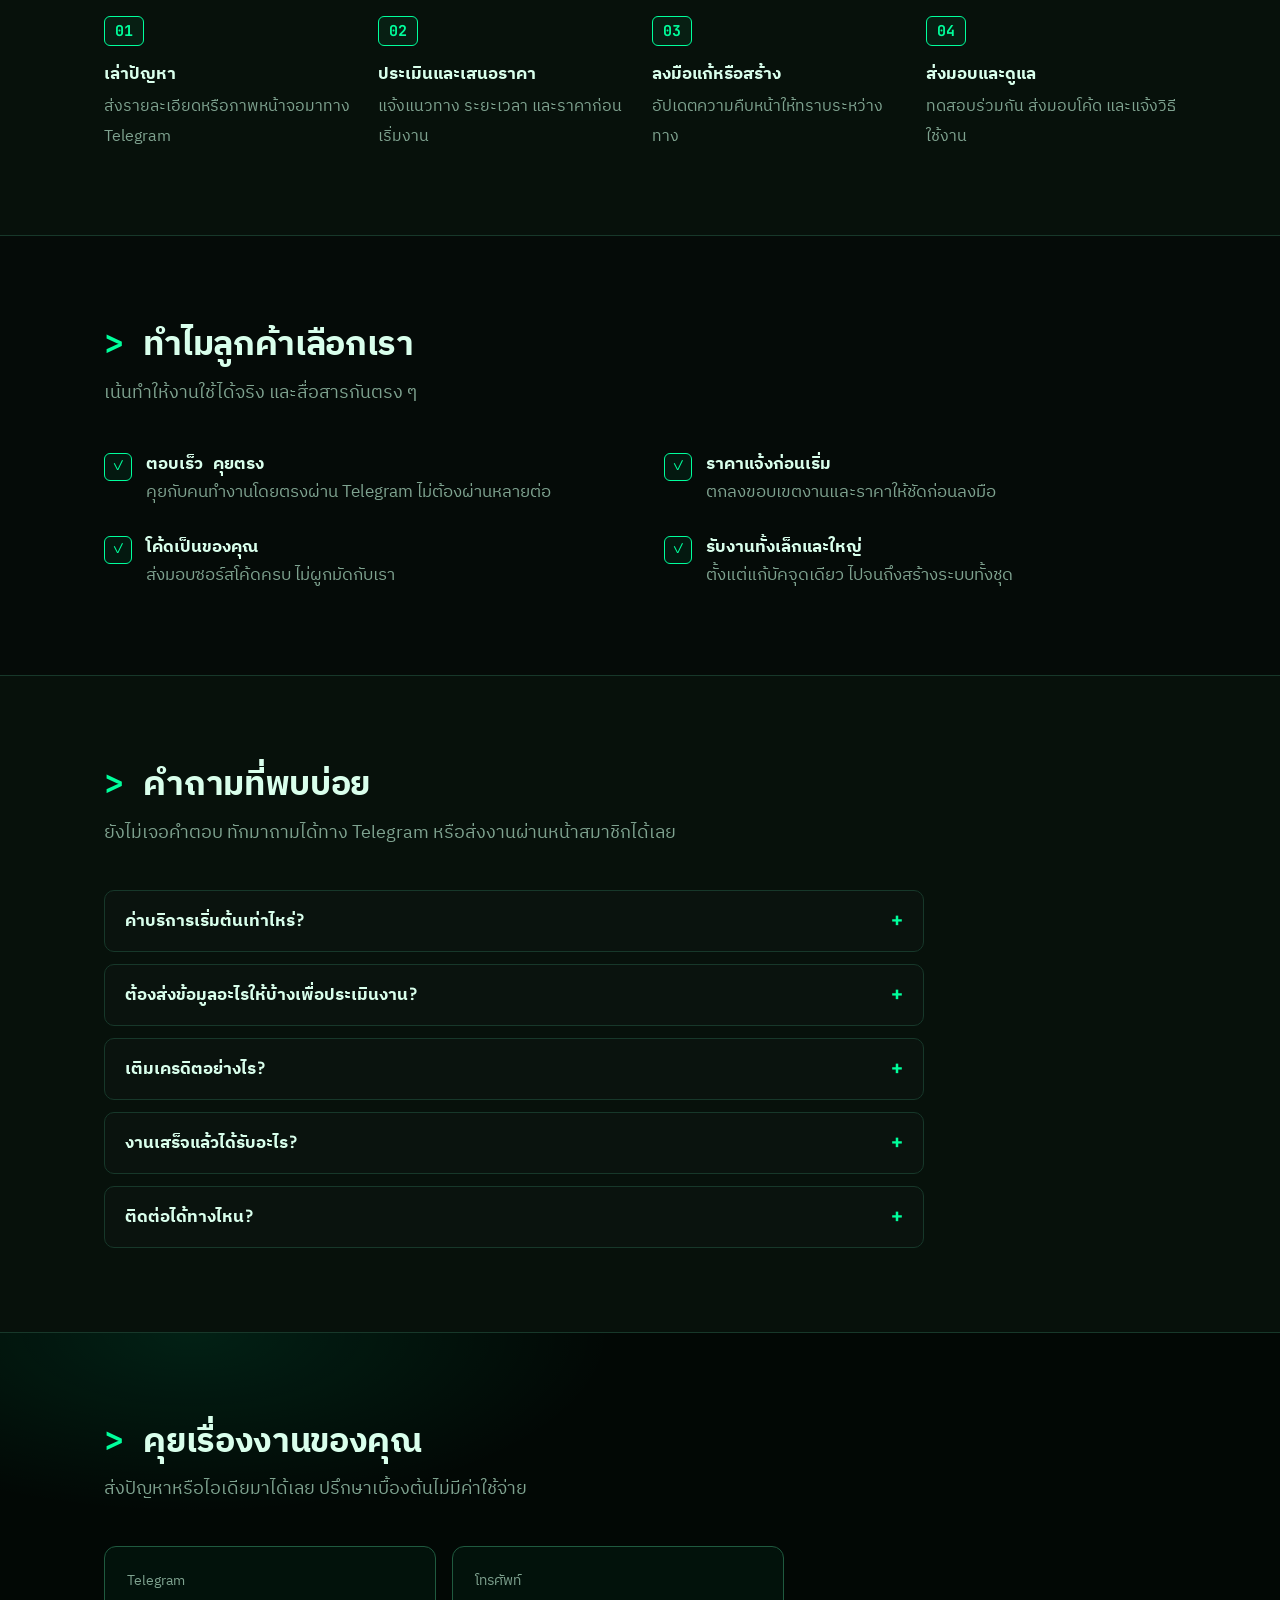
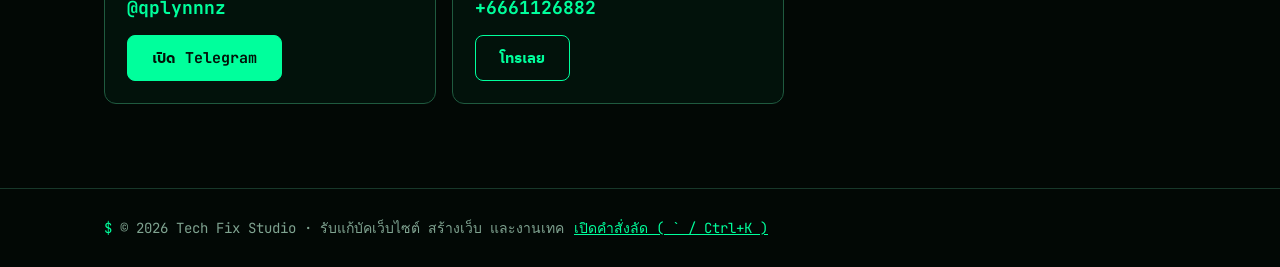
==== commit 8bd8b1e4: "Add files via upload" ====
--- a/index.html
+++ b/index.html
@@ -5,6 +5,16 @@
 <meta name="viewport" content="width=device-width, initial-scale=1">
 <meta name="theme-color" content="#050B08">
 <title>รับแก้บัคเว็บไซต์ สร้างเว็บ ระบบขายของออนไลน์ ดาต้าเบส | ติดต่อ Telegram</title>
+<meta property="og:type" content="website">
+<meta property="og:site_name" content="Tech Fix Studio">
+<meta property="og:title" content="Tech Fix Studio · รับแก้บัค สร้างเว็บ ระบบขายของออนไลน์ ดาต้าเบส">
+<meta property="og:description" content="รับแก้บัคเว็บไซต์ สร้างเว็บและร้านค้าออนไลน์ ดูแลฐานข้อมูล และงานเทค ปรึกษาผ่าน Telegram">
+<meta property="og:url" content="https://qplynnnzdebugshop.vercel.app/">
+<meta property="og:image" content="https://qplynnnzdebugshop.vercel.app/og-image.png">
+<meta property="og:image:width" content="1200">
+<meta property="og:image:height" content="630">
+<meta name="twitter:card" content="summary_large_image">
+<meta name="twitter:image" content="https://qplynnnzdebugshop.vercel.app/og-image.png">
 <meta name="description" content="รับแก้บัคเว็บไซต์ รับสร้างเว็บไซต์ สร้างแพลตฟอร์มขายของออนไลน์ แก้ปัญหาโค้ดและฐานข้อมูล และงานเทคทั่วไป ปรึกษาฟรีผ่าน Telegram">
 <link rel="icon" href="data:image/svg+xml,%3Csvg%20viewBox=%220%200%2032%2032%22%20xmlns=%22http://www.w3.org/2000/svg%22%3E%3Crect%20x=%221%22%20y=%221%22%20width=%2230%22%20height=%2230%22%20rx=%227%22%20fill=%22%2303100A%22%20stroke=%22%2300FF9C%22%20stroke-width=%222%22/%3E%3Cpath%20d=%22M9%2011l6%205-6%205%22%20stroke=%22%2300FF9C%22%20stroke-width=%222.6%22%20fill=%22none%22%20stroke-linecap=%22round%22%20stroke-linejoin=%22round%22/%3E%3Cpath%20d=%22M18%2022h6%22%20stroke=%22%23fff%22%20stroke-width=%222.6%22%20stroke-linecap=%22round%22/%3E%3C/svg%3E">
 <link rel="preconnect" href="https://fonts.googleapis.com">
@@ -15,8 +25,9 @@
 <body>
 <header><div class="wrap">
 <a class="brand" href="#top"><svg viewBox="0 0 32 32" xmlns="http://www.w3.org/2000/svg" aria-hidden="true"><rect x="1" y="1" width="30" height="30" rx="7" fill="#03100A" stroke="#00FF9C" stroke-width="2"/><path d="M9 11l6 5-6 5" stroke="#00FF9C" stroke-width="2.6" fill="none" stroke-linecap="round" stroke-linejoin="round"/><path d="M18 22h6" stroke="#fff" stroke-width="2.6" stroke-linecap="round"/></svg>Tech Fix Studio</a>
-<nav aria-label="เมนูหลัก"><a href="#services">บริการ</a><a href="#process">ขั้นตอนทำงาน</a><a href="#why">ทำไมต้องเรา</a><a href="pricing.html">คำนวณค่าบริการ</a><a href="#contact">ติดต่อ</a></nav>
-<a class="btn hd" id="hdr-login" href="account.html">ลงชื่อเข้าใช้ / สมัครใช้งาน</a>
+<nav id="site-nav" aria-label="เมนูหลัก"><a href="#services">บริการ</a><a href="#process">ขั้นตอนทำงาน</a><a href="#why">ทำไมต้องเรา</a><a href="pricing.html">คำนวณค่าบริการ</a><a href="#contact">ติดต่อ</a></nav>
+<a class="btn hd" id="hdr-login" href="account.html">ลงชื่อเข้าใช้<span class="x"> / สมัครใช้งาน</span></a>
+<button class="menu-btn" id="menu-btn" type="button" aria-label="เปิดเมนู" aria-expanded="false" aria-controls="site-nav"><span></span><span></span><span></span></button>
 </div></header>
 
 <main id="top">
@@ -33,6 +44,7 @@
 </div>
 </div></div>
 
+<div class="techstrip"><div class="wrap"><small>// เทคโนโลยีที่ใช้ในงาน</small><span class="tag">HTML</span><span class="tag">CSS</span><span class="tag">JavaScript</span><span class="tag">Node.js</span><span class="tag">SQL</span><span class="tag">PostgreSQL</span><span class="tag">Supabase</span><span class="tag">Git</span><span class="tag">Vercel</span></div></div>
 <section id="services"><div class="wrap">
 <h2>บริการของเรา</h2>
 <p class="lead">ไม่แน่ใจว่าปัญหาของคุณอยู่ตรงไหน เล่าอาการให้ฟัง เราช่วยวิเคราะห์ให้ก่อนเริ่มงาน</p>
@@ -65,6 +77,16 @@
 <div><b>รับงานทั้งเล็กและใหญ่</b><span>ตั้งแต่แก้บัคจุดเดียว ไปจนถึงสร้างระบบทั้งชุด</span></div>
 </div></div></section>
 
+<section id="faq"><div class="wrap">
+<h2>คำถามที่พบบ่อย</h2>
+<p class="lead">ยังไม่เจอคำตอบ ทักมาถามได้ทาง Telegram หรือส่งงานผ่านหน้าสมาชิกได้เลย</p>
+<div class="faq">
+<details><summary>ค่าบริการเริ่มต้นเท่าไหร่?</summary><p>ประเมินเบื้องต้นได้ที่หน้าคำนวณค่าบริการ ช่วงราคา ฿5 ถึง ฿5,000 ขึ้นอยู่กับลักษณะงาน ราคาจริงจะแจ้งและตกลงกันก่อนเริ่มงาน</p></details>
+<details><summary>ต้องส่งข้อมูลอะไรให้บ้างเพื่อประเมินงาน?</summary><p>อาการที่เกิดขึ้น ข้อความ error ภาพหน้าจอ หรือลิงก์เว็บไซต์ ยิ่งละเอียดยิ่งประเมินได้เร็ว ห้ามส่งรหัสผ่านหรือ API key ที่เป็นความลับในแชตหรือแบบฟอร์ม</p></details>
+<details><summary>เติมเครดิตอย่างไร?</summary><p>ล็อกอินที่หน้าสมาชิก เลือกยอดแล้วชำระผ่าน QR PromptPay (1 บาท = 1 เครดิต) เครดิตเข้าอัตโนมัติหลังชำระสำเร็จ ถ้ายังไม่เข้าภายใน 5 นาที ส่งสลิปพร้อมอีเมลสมาชิกทาง Telegram</p></details>
+<details><summary>งานเสร็จแล้วได้รับอะไร?</summary><p>ส่งมอบซอร์สโค้ดครบพร้อมวิธีใช้งาน โค้ดเป็นของคุณ ไม่ผูกมัดกับเรา</p></details>
+<details><summary>ติดต่อได้ทางไหน?</summary><p>Telegram @qplynnnz หรือโทร +6661126882 หรือส่งงานผ่านแท็บ "งานของฉัน" ในหน้าสมาชิกได้โดยตรง</p></details>
+</div></div></section>
 <section id="contact" class="contact"><div class="wrap">
 <h2>คุยเรื่องงานของคุณ</h2>
 <p class="lead">ส่งปัญหาหรือไอเดียมาได้เลย ปรึกษาเบื้องต้นไม่มีค่าใช้จ่าย</p>
@@ -74,7 +96,8 @@
 </div></div></section>
 </main>
 <footer><div class="wrap">© 2026 Tech Fix Studio · รับแก้บัคเว็บไซต์ สร้างเว็บ และงานเทค</div></footer>
-<script>(function(){var c=document.getElementById("rain");if(!c||matchMedia("(prefers-reduced-motion:reduce)").matches)return;var x=c.getContext("2d"),ch="01{}[]<>/;=+*#$&|".split(""),f=16,cols,d;function size(){c.width=c.offsetWidth;c.height=c.offsetHeight;cols=Math.ceil(c.width/f);d=[];for(var i=0;i<cols;i++)d.push(Math.random()*-50|0)}size();addEventListener("resize",size);setInterval(function(){if(document.hidden)return;x.fillStyle="rgba(2,10,6,.12)";x.fillRect(0,0,c.width,c.height);x.fillStyle="#00FF9C";x.font=f+"px monospace";for(var i=0;i<cols;i++){x.fillText(ch[Math.random()*ch.length|0],i*f,d[i]*f);if(d[i]*f>c.height&&Math.random()>.975)d[i]=0;d[i]++}},60)})();</script>
+<script>(function(){var c=document.getElementById("rain");if(!c||(window.matchMedia&&matchMedia("(prefers-reduced-motion:reduce)").matches))return;var x=c.getContext&&c.getContext("2d");if(!x)return;var ch="01{}[]<>/;=+*#$&|".split(""),f=16,cols,d;function size(){c.width=c.offsetWidth;c.height=c.offsetHeight;cols=Math.ceil(c.width/f);d=[];for(var i=0;i<cols;i++)d.push(Math.random()*-50|0)}size();addEventListener("resize",size);setInterval(function(){if(document.hidden)return;x.fillStyle="rgba(2,10,6,.12)";x.fillRect(0,0,c.width,c.height);x.fillStyle="#00FF9C";x.font=f+"px monospace";for(var i=0;i<cols;i++){x.fillText(ch[Math.random()*ch.length|0],i*f,d[i]*f);if(d[i]*f>c.height&&Math.random()>.975)d[i]=0;d[i]++}},60)})();</script>
 <script>try{if(Object.keys(localStorage).some(function(k){return/^sb-.+-auth-token$/.test(k)})){var b=document.getElementById("hdr-login");if(b)b.textContent="บัญชีของฉัน"}}catch(e){}</script>
+<script src="site.js" defer></script>
 </body>
 </html>
--- a/style.css
+++ b/style.css
@@ -116,6 +116,65 @@
 .amts .opt label{text-align:center;font:700 16px var(--fm)}
 .bal{font:700 28px var(--fm);color:var(--neon)}
 iframe{width:100%;height:640px;border:1.5px solid var(--line);border-radius:10px;background:#fff;margin-top:16px}
-@media(max-width:860px){.amts{grid-template-columns:repeat(4,1fr)}.hero .wrap,.calc{grid-template-columns:1fr}.grid,.steps{grid-template-columns:1fr 1fr}nav{display:none}.result{position:static}.hero{padding:60px 0 56px}section{padding:60px 0}}
+@media(max-width:860px){.amts{grid-template-columns:repeat(4,1fr)}.hero .wrap,.calc{grid-template-columns:1fr}.grid,.steps{grid-template-columns:1fr 1fr}.result{position:static}.hero{padding:60px 0 56px}section{padding:60px 0}}
 @media(max-width:560px){.amts{grid-template-columns:repeat(3,1fr)}.grid,.steps,.why,.channels{grid-template-columns:1fr}.btn.hd{padding:8px 12px;font-size:13px}.brand{font-size:15px}.authbox{padding:22px}}
 @media(prefers-reduced-motion:reduce){.diff .del{animation:none;text-decoration:line-through;opacity:.55}.diff .add,.diff .out{animation:none;opacity:1}.cursor,.brand::after,.diff .cur{animation:none}html{scroll-behavior:auto}*{transition:none!important}}
+/* ---- mobile menu ---- */
+.menu-btn{display:none;width:42px;height:42px;border:1px solid var(--line);border-radius:8px;background:transparent;cursor:pointer;flex-direction:column;justify-content:center;align-items:center;gap:5px;flex:none}
+.menu-btn span{display:block;width:20px;height:2px;background:var(--neon);transition:transform .2s,opacity .2s}
+header.open .menu-btn span:nth-child(1){transform:translateY(7px) rotate(45deg)}
+header.open .menu-btn span:nth-child(2){opacity:0}
+header.open .menu-btn span:nth-child(3){transform:translateY(-7px) rotate(-45deg)}
+@media(max-width:860px){
+.menu-btn{display:flex}
+header .btn.hd{margin-left:auto}
+header nav{display:none;position:absolute;top:100%;left:0;right:0;flex-direction:column;gap:0;background:rgba(5,11,8,.98);border-bottom:1px solid var(--line);padding:6px 24px 14px;box-shadow:0 20px 30px rgba(0,0,0,.5)}
+header.open nav{display:flex}
+header nav a{padding:14px 0;border-bottom:1px solid var(--line);font-size:16px}
+header nav a:last-child{border-bottom:0}
+}
+@media(max-width:560px){header .wrap{gap:10px}.brand{font-size:14px;gap:8px}.brand svg{width:28px;height:28px}.btn.hd .x{display:none}.btn.hd{padding:8px 12px;font-size:13px}.menu-btn{width:38px;height:38px}}
+/* ---- command palette ---- */
+.pal{position:fixed;inset:0;z-index:100;background:rgba(2,8,5,.8);display:flex;justify-content:center;align-items:flex-start;padding:12vh 16px 0}
+.pal[hidden]{display:none!important}
+.pal-box{width:100%;max-width:560px;background:var(--card);border:1px solid var(--neon);border-radius:12px;box-shadow:0 0 40px rgba(0,255,156,.2);overflow:hidden}
+.pal-in{display:flex;align-items:center;gap:10px;padding:14px 16px;border-bottom:1px solid var(--line);font:700 18px var(--fm);color:var(--neon)}
+.pal-in input{flex:1;background:none;border:0;outline:0;color:var(--ink);font:500 16px var(--fm);min-width:0}
+.pal ul{list-style:none;padding:6px;max-height:50vh;overflow:auto;margin:0}
+.pal li{display:flex;justify-content:space-between;gap:12px;padding:10px 12px;border-radius:8px;cursor:pointer;font-size:15px}
+.pal li b{font:700 14px var(--fm);color:var(--neon)}
+.pal li span{color:var(--mute);text-align:right}
+.pal li[aria-selected=true]{background:rgba(0,255,156,.12)}
+.pal-hint{padding:8px 16px;border-top:1px solid var(--line);color:var(--mute);font:12px var(--fm)}
+.pal-open{background:none;border:0;color:var(--neon);font:inherit;cursor:pointer;text-decoration:underline;padding:0;margin-left:10px}
+/* ---- faq + tech strip ---- */
+.faq{display:grid;gap:12px;max-width:820px}
+.faq details{background:var(--card);border:1px solid var(--line);border-radius:10px;padding:0 20px;transition:border-color .2s}
+.faq details[open]{border-color:var(--neon)}
+.faq summary{cursor:pointer;list-style:none;padding:16px 0;font:700 17px var(--fh);display:flex;justify-content:space-between;gap:16px}
+.faq summary::-webkit-details-marker{display:none}
+.faq summary::after{content:"+";color:var(--neon);font:700 20px var(--fm)}
+.faq details[open] summary::after{content:"−"}
+.faq p{color:var(--mute);padding:0 0 18px}
+.techstrip{border-bottom:1px solid var(--line);background:var(--panel);padding:18px 0}
+.techstrip .wrap{display:flex;gap:10px;flex-wrap:wrap;align-items:center}
+.techstrip small{font:500 13px var(--fm);color:var(--mute);margin-right:6px}
+.tag{font:500 13px var(--fm);color:var(--neon);border:1px solid #1F5A3F;background:rgba(0,255,156,.05);padding:5px 12px;border-radius:6px}
+.diff .err{color:#FF9AA5}
+/* ---- jobs ---- */
+.tabs{overflow-x:auto;scrollbar-width:none}.tabs button{white-space:nowrap}
+label.f textarea,label.f select{display:block;width:100%;font:inherit;color:var(--ink);padding:12px 14px;border:1.5px solid var(--line);border-radius:8px;margin-top:6px;background:var(--panel)}
+label.f textarea{min-height:130px;resize:vertical}
+label.f textarea:focus,label.f select:focus{border-color:var(--neon);outline:3px solid rgba(0,255,156,.2)}
+.job{background:var(--card);border:1px solid var(--line);border-radius:10px;padding:16px 18px;margin-top:12px}
+.job .top{display:flex;justify-content:space-between;gap:12px;flex-wrap:wrap;align-items:center}
+.job h4{font:700 16px var(--fh);margin:0}
+.job .meta{color:var(--mute);font-size:14px;margin-top:4px;word-break:break-word}
+.job .meta a{color:var(--neon)}
+.job p{white-space:pre-wrap;word-break:break-word;margin:10px 0 0;font-size:15px}
+.job .note2{margin-top:10px;padding:8px 12px;border-left:3px solid var(--neon);background:rgba(0,255,156,.06);font-size:14px;white-space:pre-wrap;word-break:break-word}
+.badge{font:700 12px var(--fm);padding:3px 10px;border-radius:999px;border:1px solid;white-space:nowrap}
+.badge.new{color:#FFD166;border-color:#5A4A12}.badge.doing{color:var(--blue);border-color:#0B5A70}.badge.done{color:var(--ok);border-color:#1F5A3F}.badge.cancelled{color:var(--mute);border-color:var(--line)}
+.ctl{display:flex;gap:8px;flex-wrap:wrap;margin-top:12px;align-items:center}
+.ctl input,.ctl select{font:inherit;color:var(--ink);background:var(--panel);border:1.5px solid var(--line);border-radius:8px;padding:8px 10px;min-width:0}
+.ctl .btn{padding:9px 16px;font-size:14px}
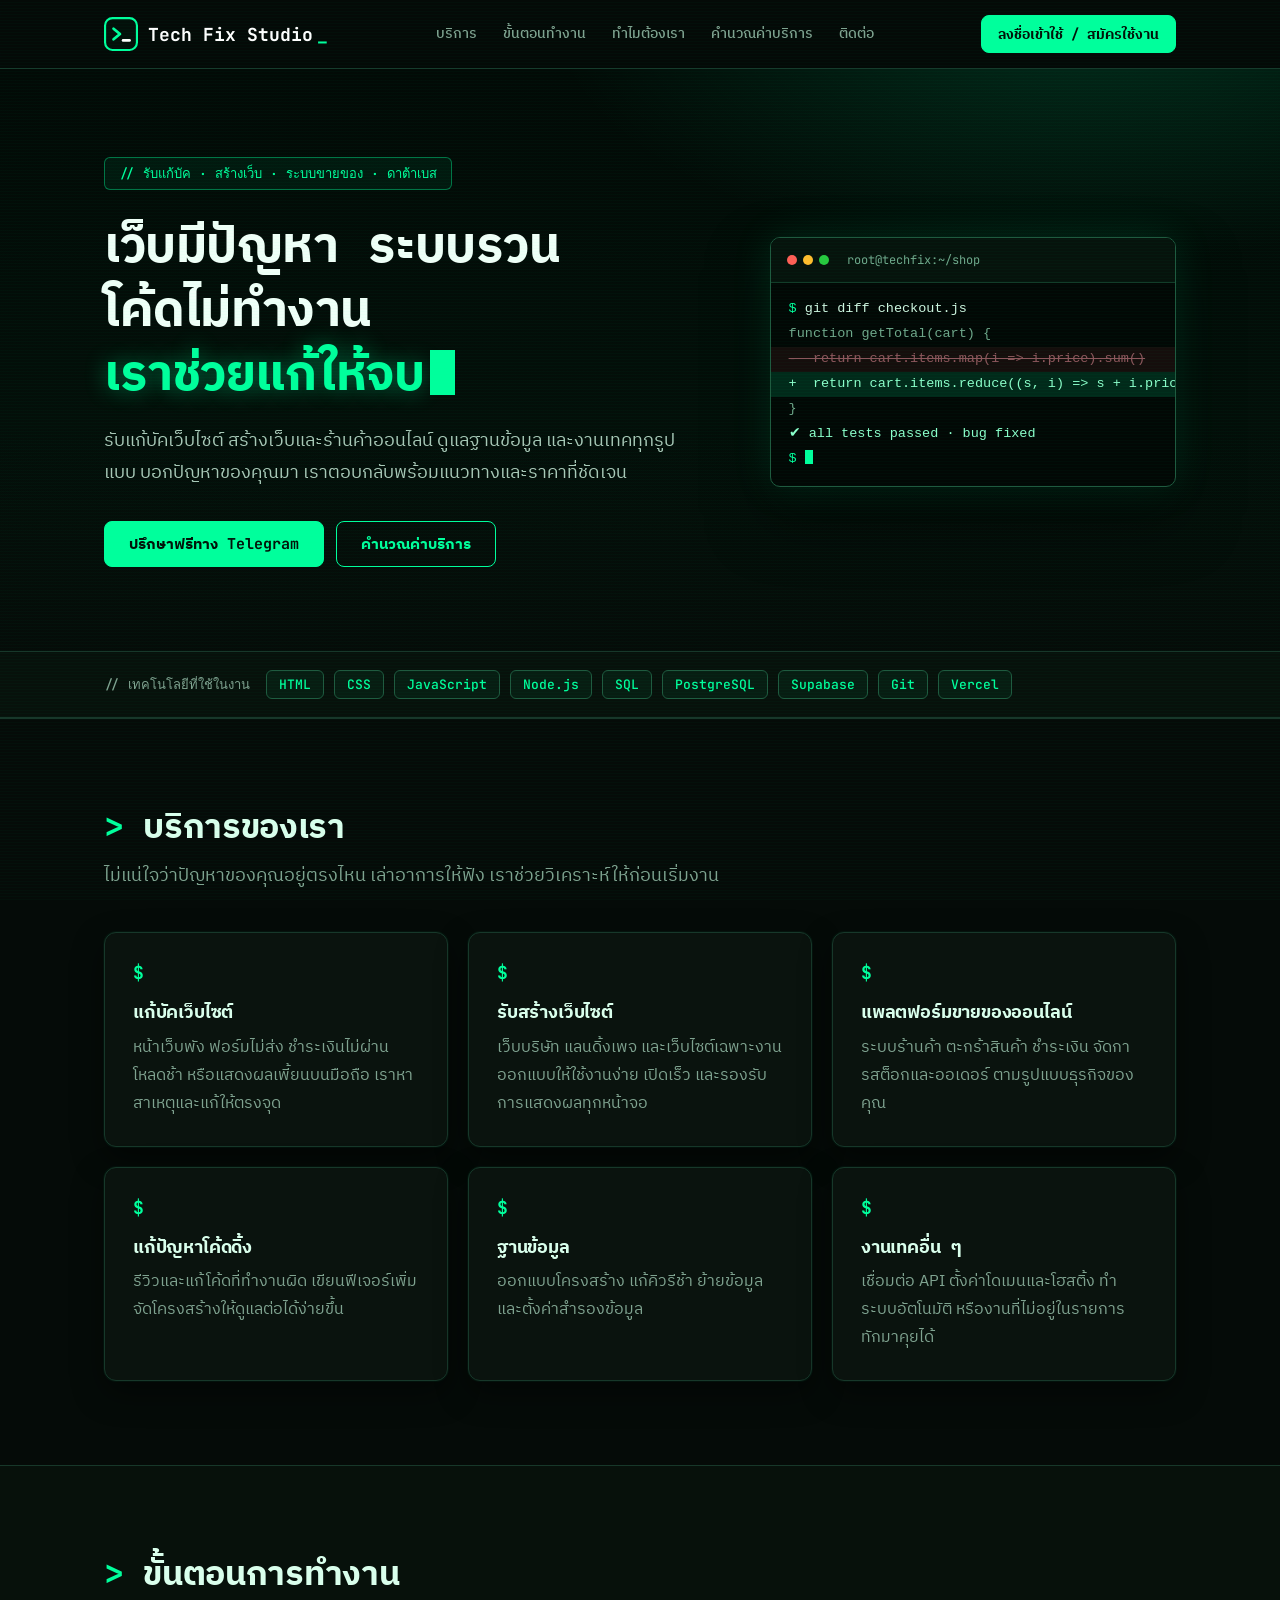
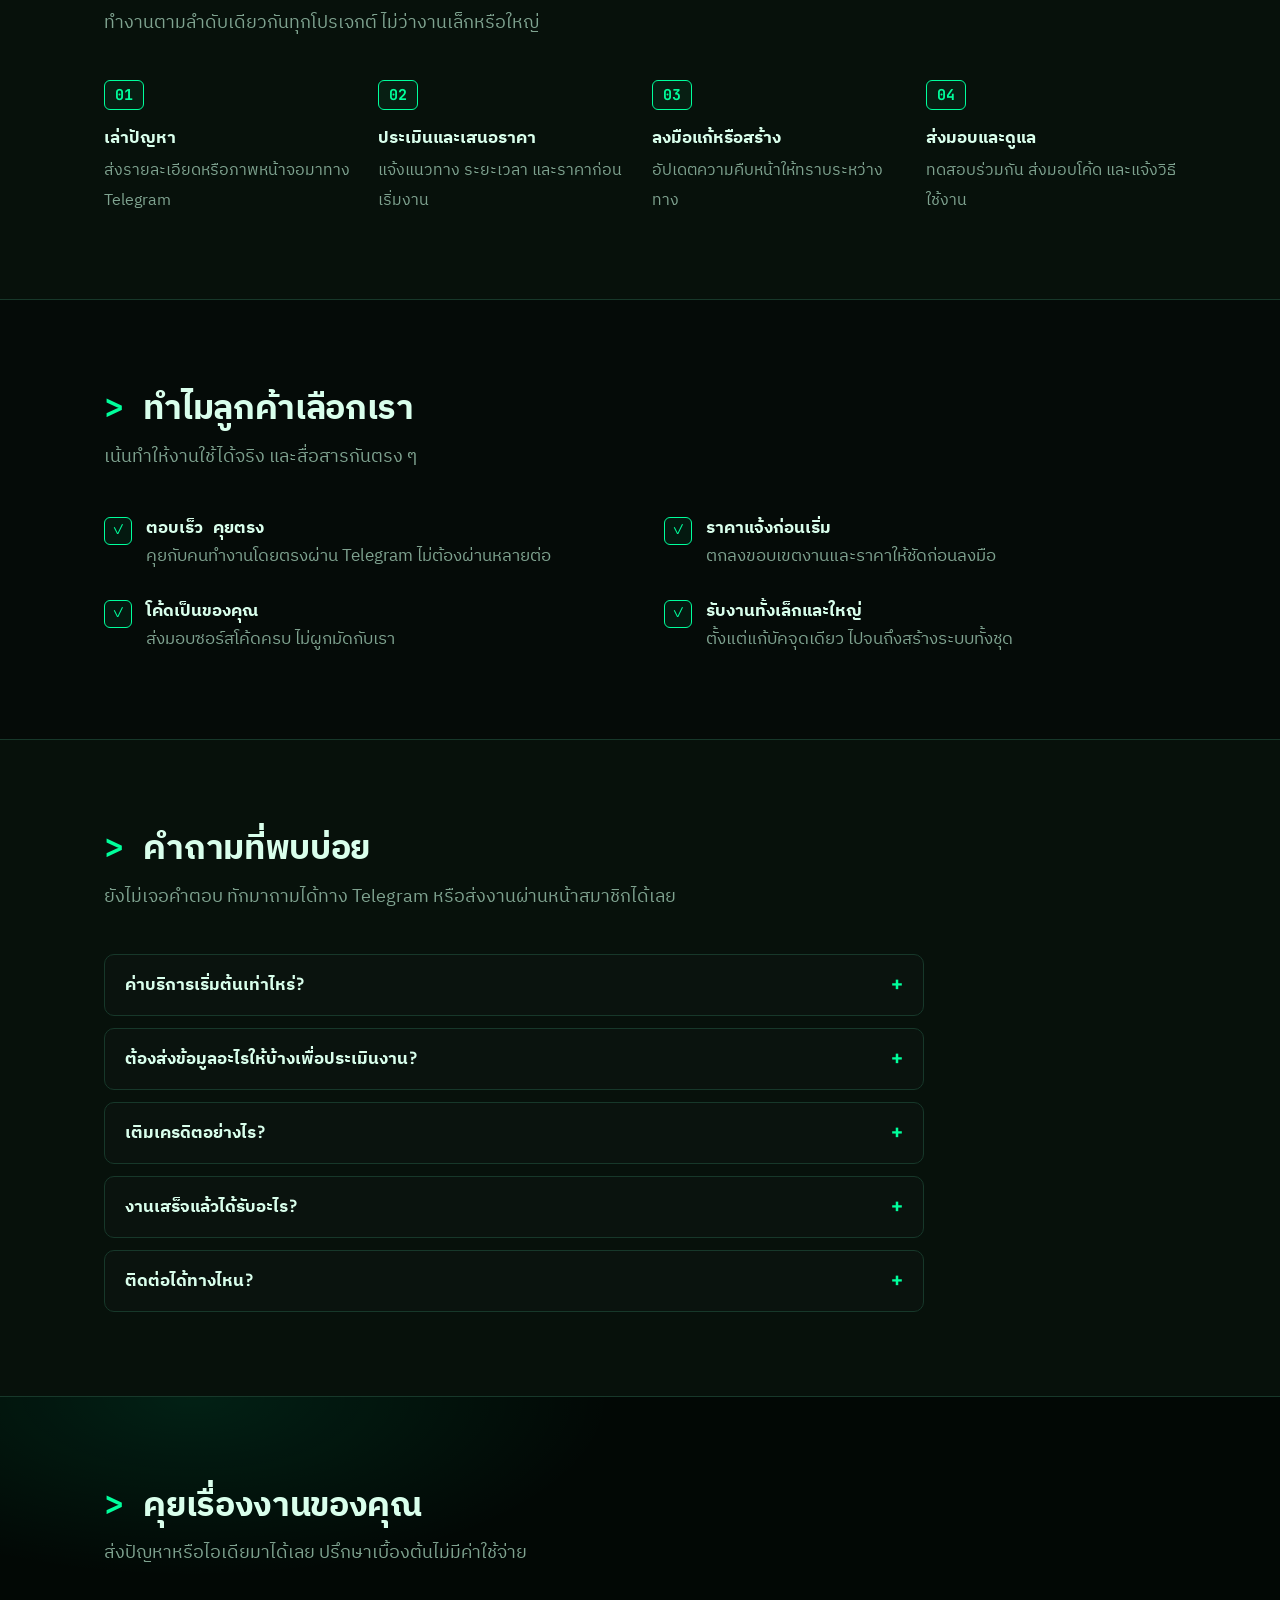
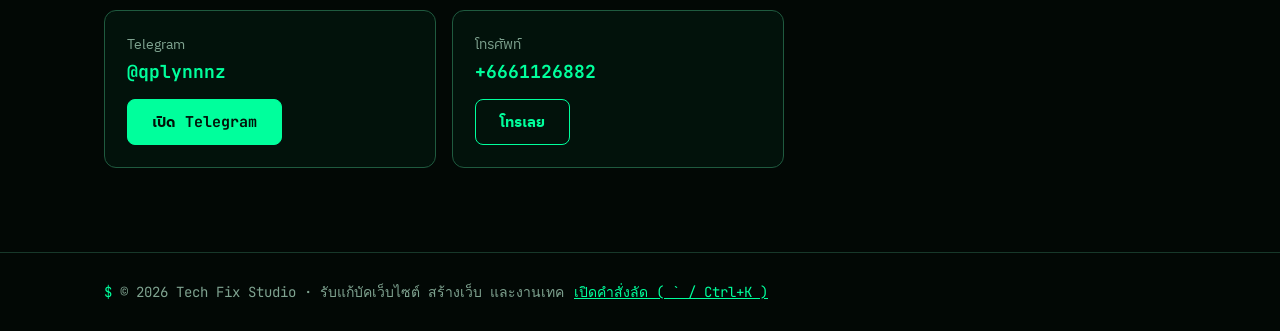
==== commit 97686996: "Add files via upload" ====
--- a/index.html
+++ b/index.html
@@ -24,7 +24,7 @@
 </head>
 <body>
 <header><div class="wrap">
-<a class="brand" href="#top"><svg viewBox="0 0 32 32" xmlns="http://www.w3.org/2000/svg" aria-hidden="true"><rect x="1" y="1" width="30" height="30" rx="7" fill="#03100A" stroke="#00FF9C" stroke-width="2"/><path d="M9 11l6 5-6 5" stroke="#00FF9C" stroke-width="2.6" fill="none" stroke-linecap="round" stroke-linejoin="round"/><path d="M18 22h6" stroke="#fff" stroke-width="2.6" stroke-linecap="round"/></svg>Tech Fix Studio</a>
+<a class="brand" href="#top"><svg viewBox="0 0 32 32" xmlns="http://www.w3.org/2000/svg" aria-hidden="true"><rect x="1" y="1" width="30" height="30" rx="7" fill="#03100A" stroke="#00FF9C" stroke-width="2"/><path d="M9 11l6 5-6 5" stroke="#00FF9C" stroke-width="2.6" fill="none" stroke-linecap="round" stroke-linejoin="round"/><path d="M18 22h6" stroke="#fff" stroke-width="2.6" stroke-linecap="round"/></svg><span class="bt">Tech Fix Studio</span></a>
 <nav id="site-nav" aria-label="เมนูหลัก"><a href="#services">บริการ</a><a href="#process">ขั้นตอนทำงาน</a><a href="#why">ทำไมต้องเรา</a><a href="pricing.html">คำนวณค่าบริการ</a><a href="#contact">ติดต่อ</a></nav>
 <a class="btn hd" id="hdr-login" href="account.html">ลงชื่อเข้าใช้<span class="x"> / สมัครใช้งาน</span></a>
 <button class="menu-btn" id="menu-btn" type="button" aria-label="เปิดเมนู" aria-expanded="false" aria-controls="site-nav"><span></span><span></span><span></span></button>
@@ -34,7 +34,7 @@
 <div class="hero"><canvas id="rain" aria-hidden="true"></canvas><div class="wrap">
 <div>
 <span class="eyebrow">// รับแก้บัค · สร้างเว็บ · ระบบขายของ · ดาต้าเบส</span>
-<h1>เว็บมีปัญหา ระบบรวน โค้ดไม่ทำงาน <mark>เราช่วยแก้ให้จบ</mark><span class="cursor" aria-hidden="true"></span></h1>
+<h1><span class="ph">เว็บมีปัญหา</span> <span class="ph">ระบบรวน</span> <span class="ph">โค้ดไม่ทำงาน</span> <mark class="ph">เราช่วยแก้ให้จบ<span class="cursor" aria-hidden="true"></span></mark></h1>
 <p>รับแก้บัคเว็บไซต์ สร้างเว็บและร้านค้าออนไลน์ ดูแลฐานข้อมูล และงานเทคทุกรูปแบบ บอกปัญหาของคุณมา เราตอบกลับพร้อมแนวทางและราคาที่ชัดเจน</p>
 <div class="cta"><a class="btn" href="https://t.me/qplynnnz" target="_blank" rel="noopener">ปรึกษาฟรีทาง Telegram</a><a class="btn alt" href="pricing.html">คำนวณค่าบริการ</a></div>
 </div>
--- a/style.css
+++ b/style.css
@@ -178,3 +178,65 @@
 .ctl{display:flex;gap:8px;flex-wrap:wrap;margin-top:12px;align-items:center}
 .ctl input,.ctl select{font:inherit;color:var(--ink);background:var(--panel);border:1.5px solid var(--line);border-radius:8px;padding:8px 10px;min-width:0}
 .ctl .btn{padding:9px 16px;font-size:14px}
+/* ---- notification bell ---- */
+.hd-right{display:flex;align-items:center;gap:10px}
+.bell{position:relative}
+.bell-btn{position:relative;width:40px;height:40px;border:1px solid var(--line);border-radius:8px;background:transparent;color:var(--neon);cursor:pointer;display:grid;place-items:center;transition:.15s}
+.bell-btn:hover{border-color:var(--neon)}
+.bell-badge{position:absolute;top:-6px;right:-6px;min-width:18px;height:18px;padding:0 4px;border-radius:9px;background:var(--bad);color:#fff;font:700 11px/18px var(--fm);text-align:center}
+.bell-badge[hidden]{display:none}
+.bell-panel{position:absolute;right:0;top:calc(100% + 12px);width:min(360px,calc(100vw - 24px));background:var(--card);border:1px solid var(--neon);border-radius:12px;box-shadow:0 0 40px rgba(0,255,156,.18);overflow:hidden;z-index:30}
+.bell-panel[hidden]{display:none!important}
+.bell-head{display:flex;justify-content:space-between;align-items:center;padding:12px 16px;border-bottom:1px solid var(--line)}
+.bell-head button{background:none;border:0;color:var(--neon);cursor:pointer;font:500 13px var(--fm)}
+.bell-panel ul{list-style:none;margin:0;padding:0;max-height:60vh;overflow:auto}
+.bell-item{padding:12px 16px;border-bottom:1px solid var(--line);cursor:pointer}
+.bell-item:hover,.bell-item:focus-visible{background:rgba(0,255,156,.07)}
+.bell-item.unread{background:rgba(0,255,156,.05);border-left:3px solid var(--neon)}
+.bell-item .t{font:700 14px var(--fh)}
+.bell-item .b{color:var(--mute);font-size:14px;word-break:break-word}
+.bell-item .ts{color:var(--mute);font:12px var(--fm);margin-top:2px}
+.nk-credit_in .t{color:var(--ok)}.nk-credit_out .t{color:var(--bad)}
+.bell-empty{padding:20px 16px;color:var(--mute);font-size:14px}
+@media(max-width:860px){.hd-right{margin-left:auto}.bell{position:static}.bell-panel{position:fixed;top:68px;right:12px;left:auto;width:min(380px,calc(100vw - 24px))}}
+@media(max-width:430px){header.has-bell .bt,header.has-bell .brand::after{display:none}}
+/* ---- job chat ---- */
+.thread{margin-top:12px;border-top:1px dashed var(--line);padding-top:12px}
+.msgs{max-height:320px;overflow:auto;display:flex;flex-direction:column;gap:8px;margin-bottom:10px}
+.bubble{max-width:85%;padding:8px 12px;border-radius:10px;border:1px solid var(--line);background:var(--panel);font-size:15px}
+.bubble.me{align-self:flex-end;border-color:#1F5A3F;background:rgba(0,255,156,.08)}
+.bubble.them{align-self:flex-start}
+.bubble .who{font:700 12px var(--fm);color:var(--neon)}
+.bubble .txt{white-space:pre-wrap;word-break:break-word}
+.bubble .ts{font-size:12px;color:var(--mute);margin-top:2px}
+.thread textarea{display:block;width:100%;font:inherit;color:var(--ink);background:var(--panel);border:1.5px solid var(--line);border-radius:8px;padding:10px 12px;min-height:56px;resize:vertical;margin-bottom:8px}
+.thread textarea:focus{border-color:var(--neon);outline:3px solid rgba(0,255,156,.2)}
+.thread .btn{padding:9px 16px;font-size:14px}
+/* ---- compact admin job list ---- */
+.chips{display:flex;gap:8px;flex-wrap:wrap;margin:0 0 14px}
+.chip{font:500 13px var(--fm);color:var(--mute);background:transparent;border:1px solid var(--line);border-radius:999px;padding:7px 14px;cursor:pointer;transition:.15s}
+.chip:hover{border-color:var(--neon);color:var(--neon)}
+.chip[aria-pressed=true]{color:#021208;background:var(--neon);border-color:var(--neon);font-weight:700}
+.jsearch{display:flex;gap:8px;flex-wrap:wrap;margin-bottom:12px}
+.jsearch input{flex:1 1 240px;min-width:0;font:inherit;color:var(--ink);background:var(--panel);border:1.5px solid var(--line);border-radius:8px;padding:10px 14px}
+.jsearch input:focus{border-color:var(--neon);outline:3px solid rgba(0,255,156,.2)}
+.job.compact{padding:0;margin-top:8px;overflow:hidden}
+.jrow{display:flex;width:100%;background:none;border:0;color:inherit;font:inherit;text-align:left;cursor:pointer;padding:12px 16px;gap:12px;justify-content:space-between;align-items:center}
+.jrow:hover{background:rgba(0,255,156,.05)}
+.jrow .t{font:700 15px var(--fh);word-break:break-word}
+.jrow .m{color:var(--mute);font-size:13px;word-break:break-all}
+.jrow .jb{display:flex;gap:6px;flex-wrap:wrap;justify-content:flex-end;flex:none}
+.jbody{padding:4px 16px 16px;border-top:1px dashed var(--line)}
+.badge.wait{color:#FFD166;border-color:#5A4A12;background:rgba(255,209,102,.08)}
+.fin{margin-top:16px}.fin summary{cursor:pointer;color:var(--mute);font:500 14px var(--fm);padding:6px 0}
+@media(max-width:560px){.jrow{flex-direction:column;align-items:flex-start}.jrow .jb{justify-content:flex-start}}
+/* ---- mobile polish (from real phone screenshots) ---- */
+.ph{display:inline-block}
+footer{padding-bottom:calc(28px + env(safe-area-inset-bottom,0px))}
+@media(max-width:560px){
+.cta .btn{flex:1 1 100%;text-align:center}
+.tabs button{padding:10px 12px;font-size:14px}
+.diff{font-size:12px}
+.diff .l{white-space:pre-wrap;overflow-wrap:anywhere}
+.diff pre{overflow-x:visible}
+}
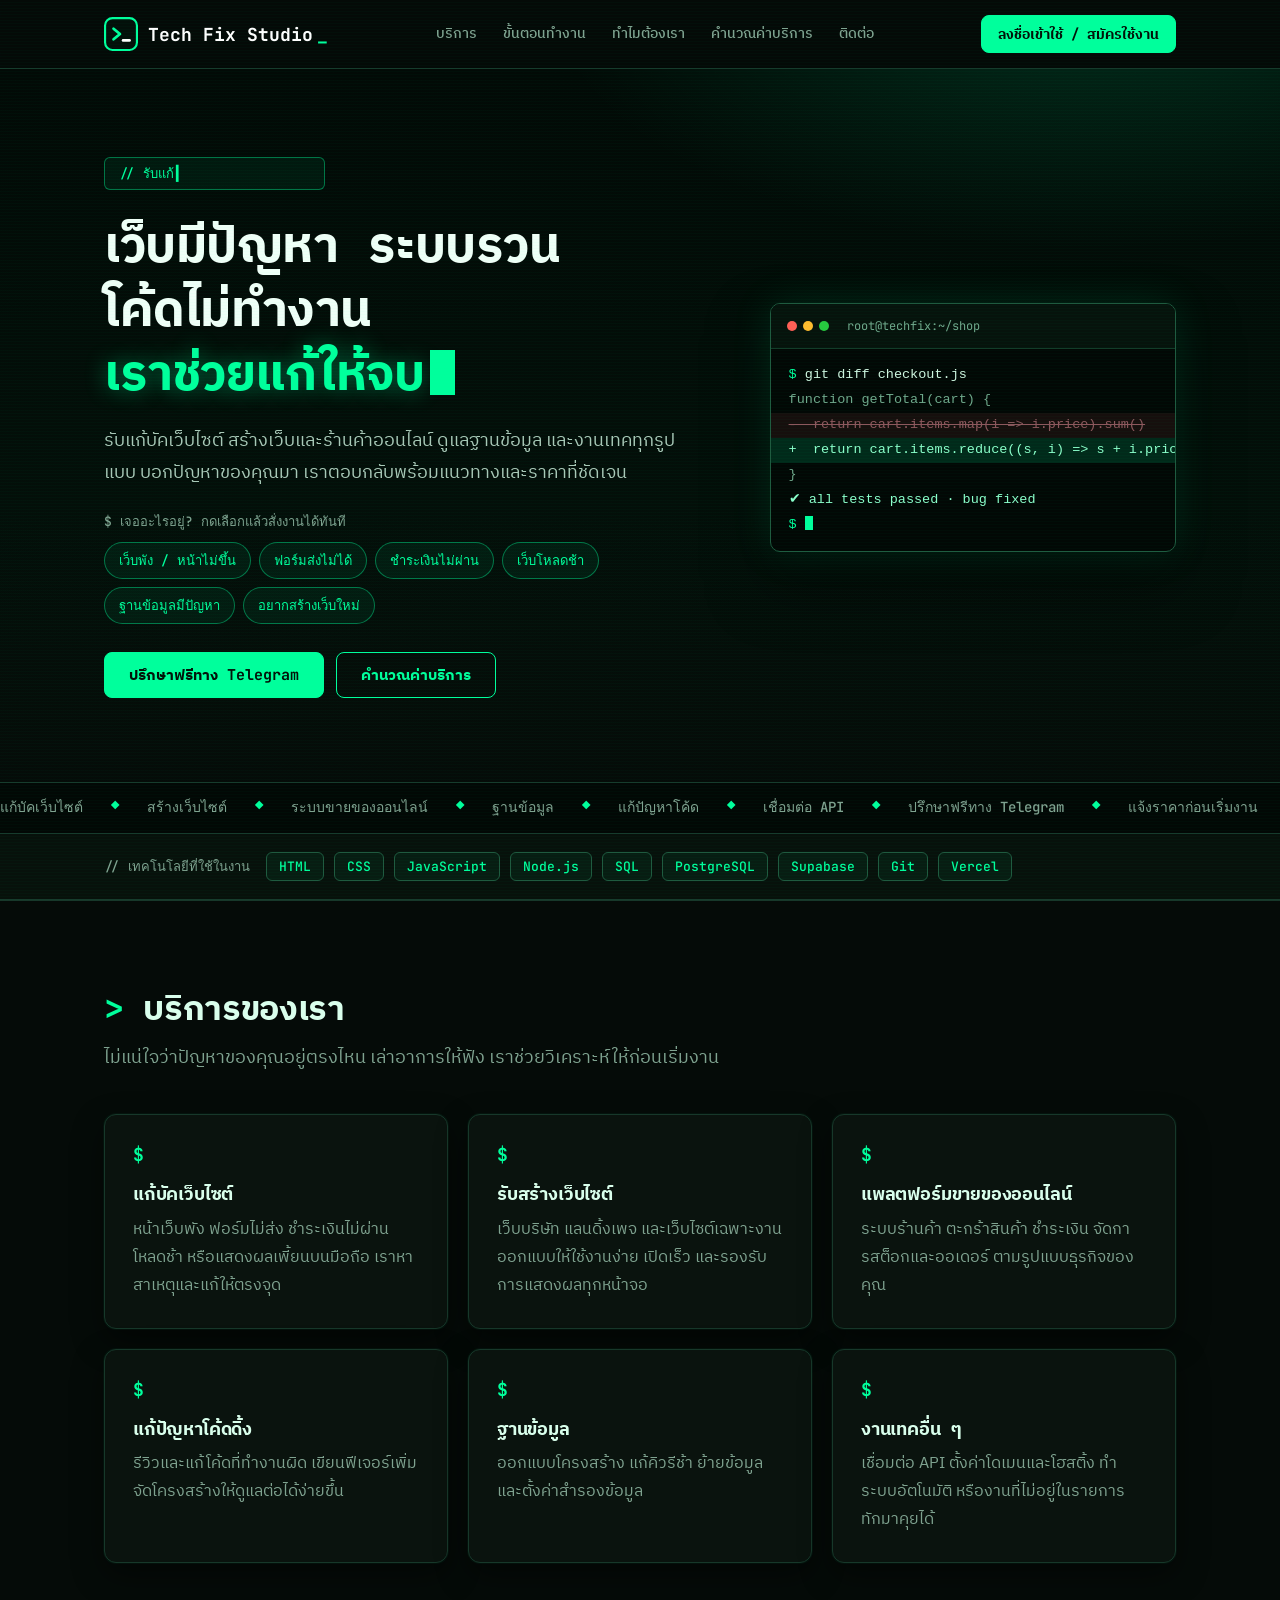
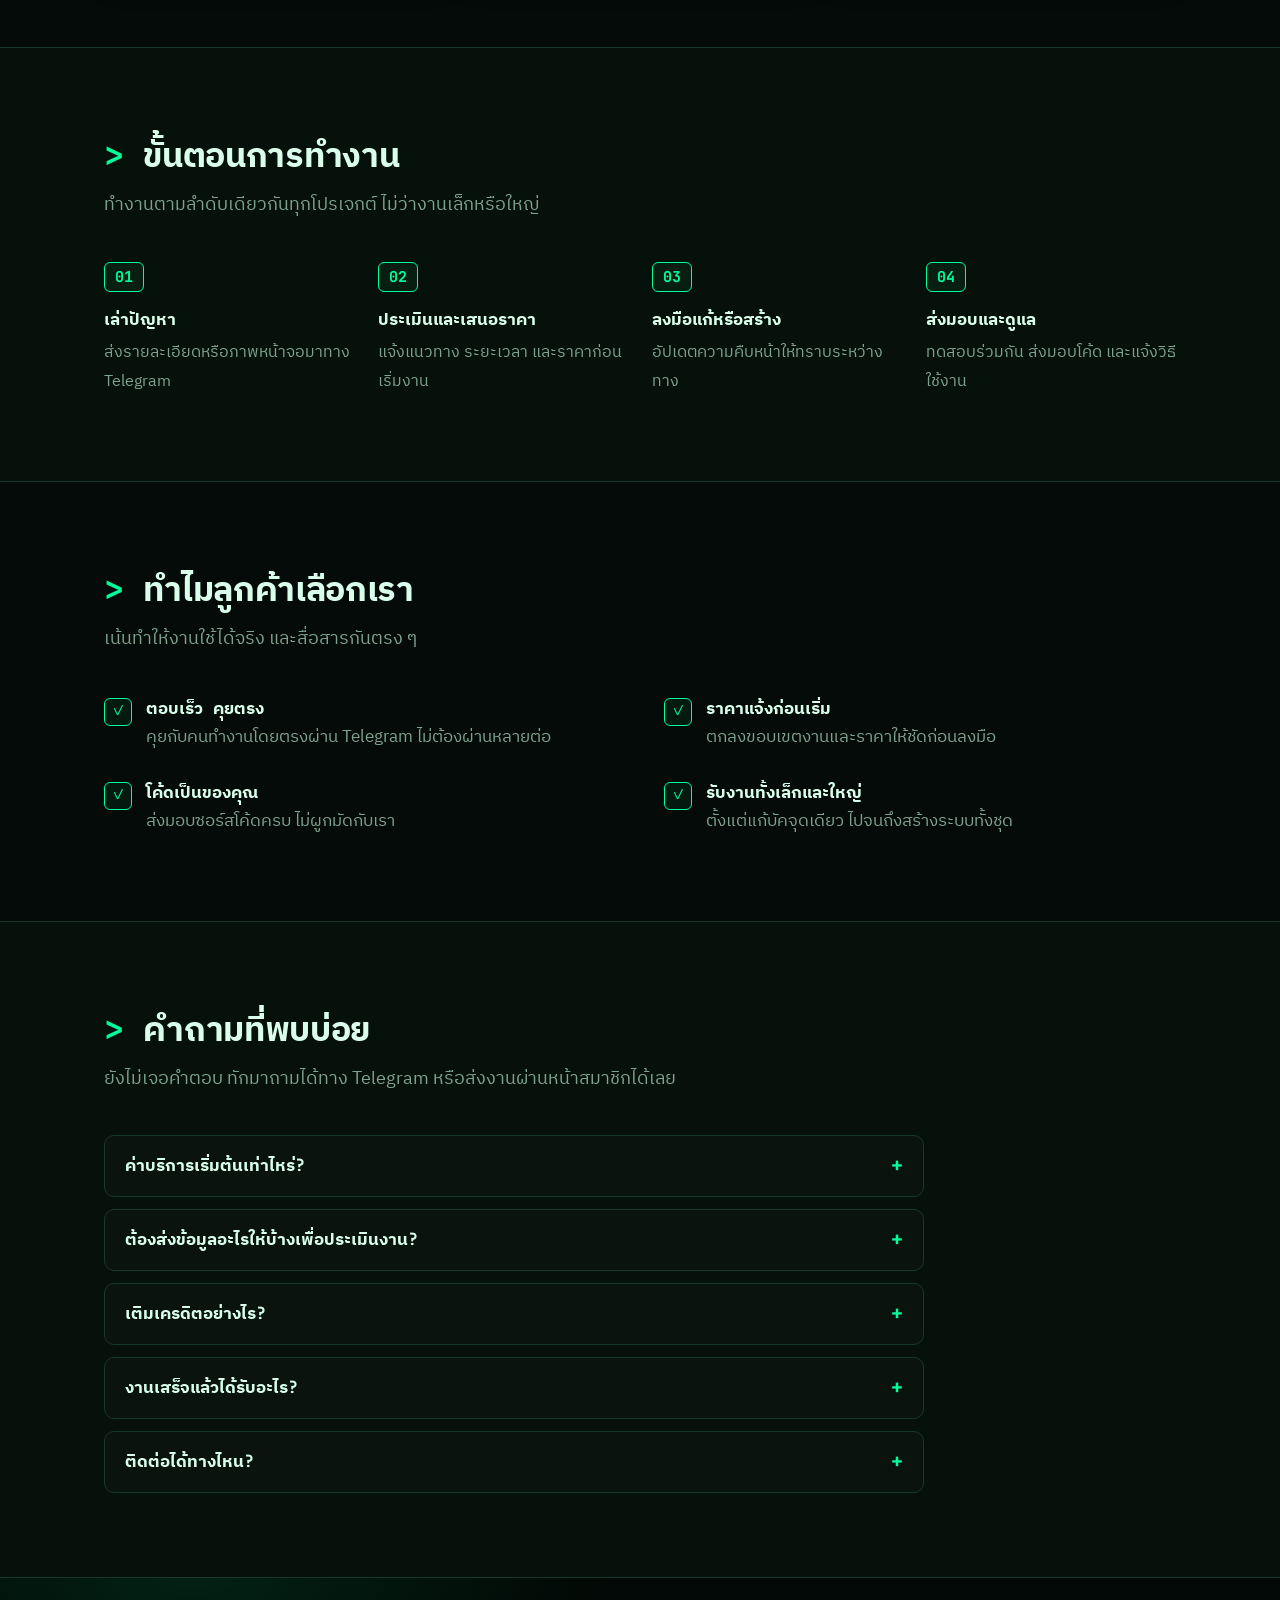
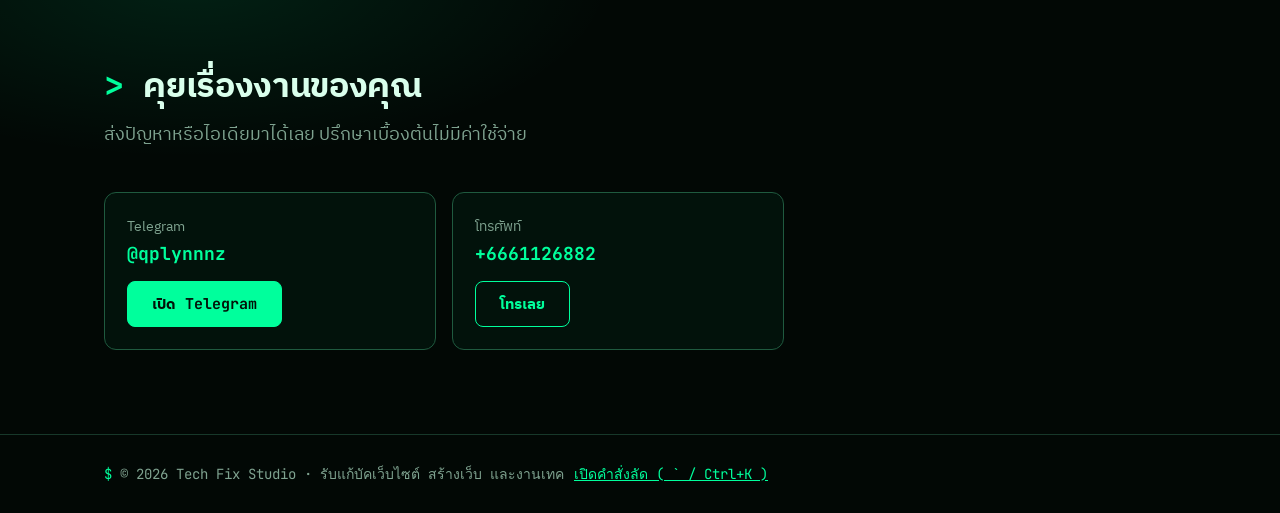
==== commit b4565a1f: "Add files via upload" ====
--- a/index.html
+++ b/index.html
@@ -21,6 +21,7 @@
 <link rel="preconnect" href="https://fonts.gstatic.com" crossorigin>
 <link href="https://fonts.googleapis.com/css2?family=IBM+Plex+Sans+Thai:wght@400;500;700&family=JetBrains+Mono:wght@400;500;700&display=swap" rel="stylesheet">
 <link rel="stylesheet" href="style.css">
+<script>try{if(!sessionStorage.getItem("booted")&&!matchMedia("(prefers-reduced-motion:reduce)").matches){document.documentElement.classList.add("booting");setTimeout(function(){document.documentElement.classList.remove("booting")},4000)}}catch(e){}</script>
 </head>
 <body>
 <header><div class="wrap">
@@ -33,9 +34,10 @@
 <main id="top">
 <div class="hero"><canvas id="rain" aria-hidden="true"></canvas><div class="wrap">
 <div>
-<span class="eyebrow">// รับแก้บัค · สร้างเว็บ · ระบบขายของ · ดาต้าเบส</span>
+<span class="eyebrow" data-rotate="รับแก้บัค|สร้างเว็บ|ระบบขายของออนไลน์|ดาต้าเบส|แก้ปัญหาโค้ด|เชื่อมต่อ API">// รับแก้บัค · สร้างเว็บ · ระบบขายของ · ดาต้าเบส</span>
 <h1><span class="ph">เว็บมีปัญหา</span> <span class="ph">ระบบรวน</span> <span class="ph">โค้ดไม่ทำงาน</span> <mark class="ph">เราช่วยแก้ให้จบ<span class="cursor" aria-hidden="true"></span></mark></h1>
 <p>รับแก้บัคเว็บไซต์ สร้างเว็บและร้านค้าออนไลน์ ดูแลฐานข้อมูล และงานเทคทุกรูปแบบ บอกปัญหาของคุณมา เราตอบกลับพร้อมแนวทางและราคาที่ชัดเจน</p>
+<div class="qpick"><small>$ เจออะไรอยู่? กดเลือกแล้วสั่งงานได้ทันที</small><a class="qchip" href="account.html?job=%E0%B9%80%E0%B8%A7%E0%B9%87%E0%B8%9A%E0%B8%9E%E0%B8%B1%E0%B8%87%20/%20%E0%B8%AB%E0%B8%99%E0%B9%89%E0%B8%B2%E0%B9%84%E0%B8%A1%E0%B9%88%E0%B8%82%E0%B8%B6%E0%B9%89%E0%B8%99#jobs">เว็บพัง / หน้าไม่ขึ้น</a><a class="qchip" href="account.html?job=%E0%B8%9F%E0%B8%AD%E0%B8%A3%E0%B9%8C%E0%B8%A1%E0%B8%AA%E0%B9%88%E0%B8%87%E0%B9%84%E0%B8%A1%E0%B9%88%E0%B9%84%E0%B8%94%E0%B9%89#jobs">ฟอร์มส่งไม่ได้</a><a class="qchip" href="account.html?job=%E0%B8%8A%E0%B8%B3%E0%B8%A3%E0%B8%B0%E0%B9%80%E0%B8%87%E0%B8%B4%E0%B8%99%E0%B9%84%E0%B8%A1%E0%B9%88%E0%B8%9C%E0%B9%88%E0%B8%B2%E0%B8%99#jobs">ชำระเงินไม่ผ่าน</a><a class="qchip" href="account.html?job=%E0%B9%80%E0%B8%A7%E0%B9%87%E0%B8%9A%E0%B9%82%E0%B8%AB%E0%B8%A5%E0%B8%94%E0%B8%8A%E0%B9%89%E0%B8%B2#jobs">เว็บโหลดช้า</a><a class="qchip" href="account.html?job=%E0%B8%90%E0%B8%B2%E0%B8%99%E0%B8%82%E0%B9%89%E0%B8%AD%E0%B8%A1%E0%B8%B9%E0%B8%A5%E0%B8%A1%E0%B8%B5%E0%B8%9B%E0%B8%B1%E0%B8%8D%E0%B8%AB%E0%B8%B2#jobs">ฐานข้อมูลมีปัญหา</a><a class="qchip" href="account.html?job=%E0%B8%AD%E0%B8%A2%E0%B8%B2%E0%B8%81%E0%B8%AA%E0%B8%A3%E0%B9%89%E0%B8%B2%E0%B8%87%E0%B9%80%E0%B8%A7%E0%B9%87%E0%B8%9A%E0%B9%83%E0%B8%AB%E0%B8%A1%E0%B9%88#jobs">อยากสร้างเว็บใหม่</a></div>
 <div class="cta"><a class="btn" href="https://t.me/qplynnnz" target="_blank" rel="noopener">ปรึกษาฟรีทาง Telegram</a><a class="btn alt" href="pricing.html">คำนวณค่าบริการ</a></div>
 </div>
 <div class="diff" aria-hidden="true">
@@ -44,6 +46,7 @@
 </div>
 </div></div>
 
+<div class="ticker" aria-hidden="true"><div class="ticker-in"><span class="ticker-seg"><span>แก้บัคเว็บไซต์</span><i>◆</i><span>สร้างเว็บไซต์</span><i>◆</i><span>ระบบขายของออนไลน์</span><i>◆</i><span>ฐานข้อมูล</span><i>◆</i><span>แก้ปัญหาโค้ด</span><i>◆</i><span>เชื่อมต่อ API</span><i>◆</i><span>ปรึกษาฟรีทาง Telegram</span><i>◆</i><span>แจ้งราคาก่อนเริ่มงาน</span><i>◆</i><span>ส่งมอบซอร์สโค้ดครบ</span><i>◆</i></span><span class="ticker-seg"><span>แก้บัคเว็บไซต์</span><i>◆</i><span>สร้างเว็บไซต์</span><i>◆</i><span>ระบบขายของออนไลน์</span><i>◆</i><span>ฐานข้อมูล</span><i>◆</i><span>แก้ปัญหาโค้ด</span><i>◆</i><span>เชื่อมต่อ API</span><i>◆</i><span>ปรึกษาฟรีทาง Telegram</span><i>◆</i><span>แจ้งราคาก่อนเริ่มงาน</span><i>◆</i><span>ส่งมอบซอร์สโค้ดครบ</span><i>◆</i></span></div></div>
 <div class="techstrip"><div class="wrap"><small>// เทคโนโลยีที่ใช้ในงาน</small><span class="tag">HTML</span><span class="tag">CSS</span><span class="tag">JavaScript</span><span class="tag">Node.js</span><span class="tag">SQL</span><span class="tag">PostgreSQL</span><span class="tag">Supabase</span><span class="tag">Git</span><span class="tag">Vercel</span></div></div>
 <section id="services"><div class="wrap">
 <h2>บริการของเรา</h2>
--- a/style.css
+++ b/style.css
@@ -240,3 +240,26 @@
 .diff .l{white-space:pre-wrap;overflow-wrap:anywhere}
 .diff pre{overflow-x:visible}
 }
+/* ---- boot intro, ticker, quick-pick chips, rotating label ---- */
+html.booting body>*:not(.boot){visibility:hidden}
+.boot{position:fixed;inset:0;z-index:300;background:#020805;display:flex;align-items:center;justify-content:center;transition:opacity .35s}
+.boot.out{opacity:0;pointer-events:none}
+.boot-box{width:min(520px,calc(100% - 40px));font:14px/1.9 var(--fm);color:var(--neon)}
+.boot-log{margin:0 0 18px;white-space:pre-wrap;min-height:7.6em;color:#8BFFCB;font:inherit}
+.boot-bar{height:6px;border:1px solid #1F5A3F;border-radius:3px;overflow:hidden}
+.boot-bar i{display:block;height:100%;width:0;background:var(--neon);box-shadow:0 0 12px var(--neon);transition:width 1.3s ease-out}
+.boot-skip{margin-top:16px;background:none;border:0;color:var(--mute);font:inherit;cursor:pointer;text-decoration:underline;padding:4px 0}
+.sr-only{position:absolute;width:1px;height:1px;overflow:hidden;clip:rect(0 0 0 0);white-space:nowrap}
+.eyebrow[data-rotate]{min-width:17em}
+.eyebrow .tvis::after{content:"▍";margin-left:2px;animation:blink 1s steps(1) infinite}
+.ticker{overflow:hidden;border-bottom:1px solid var(--line);background:#020805;padding:10px 0;white-space:nowrap}
+.ticker-in{display:inline-flex;animation:tick 45s linear infinite}
+.ticker:hover .ticker-in{animation-play-state:paused}
+.ticker-seg{display:inline-flex;gap:28px;padding-right:28px;font:500 14px var(--fm);color:var(--mute)}
+.ticker-seg i{font-style:normal;color:var(--neon)}
+@keyframes tick{to{transform:translateX(-50%)}}
+.qpick{display:flex;flex-wrap:wrap;gap:8px;align-items:center;margin:-10px 0 28px}
+.qpick small{width:100%;font:500 13px var(--fm);color:var(--mute);margin-bottom:2px}
+.qchip{font:500 13px var(--fm);color:var(--neon);border:1px solid rgba(0,255,156,.4);background:rgba(0,255,156,.06);padding:7px 14px;border-radius:999px;text-decoration:none;transition:.15s}
+.qchip:hover{background:var(--neon);color:#021208;border-color:var(--neon)}
+@media(prefers-reduced-motion:reduce){.ticker{overflow-x:auto}.ticker-in{animation:none}.eyebrow .tvis::after{animation:none}.boot-bar i{transition:none}}
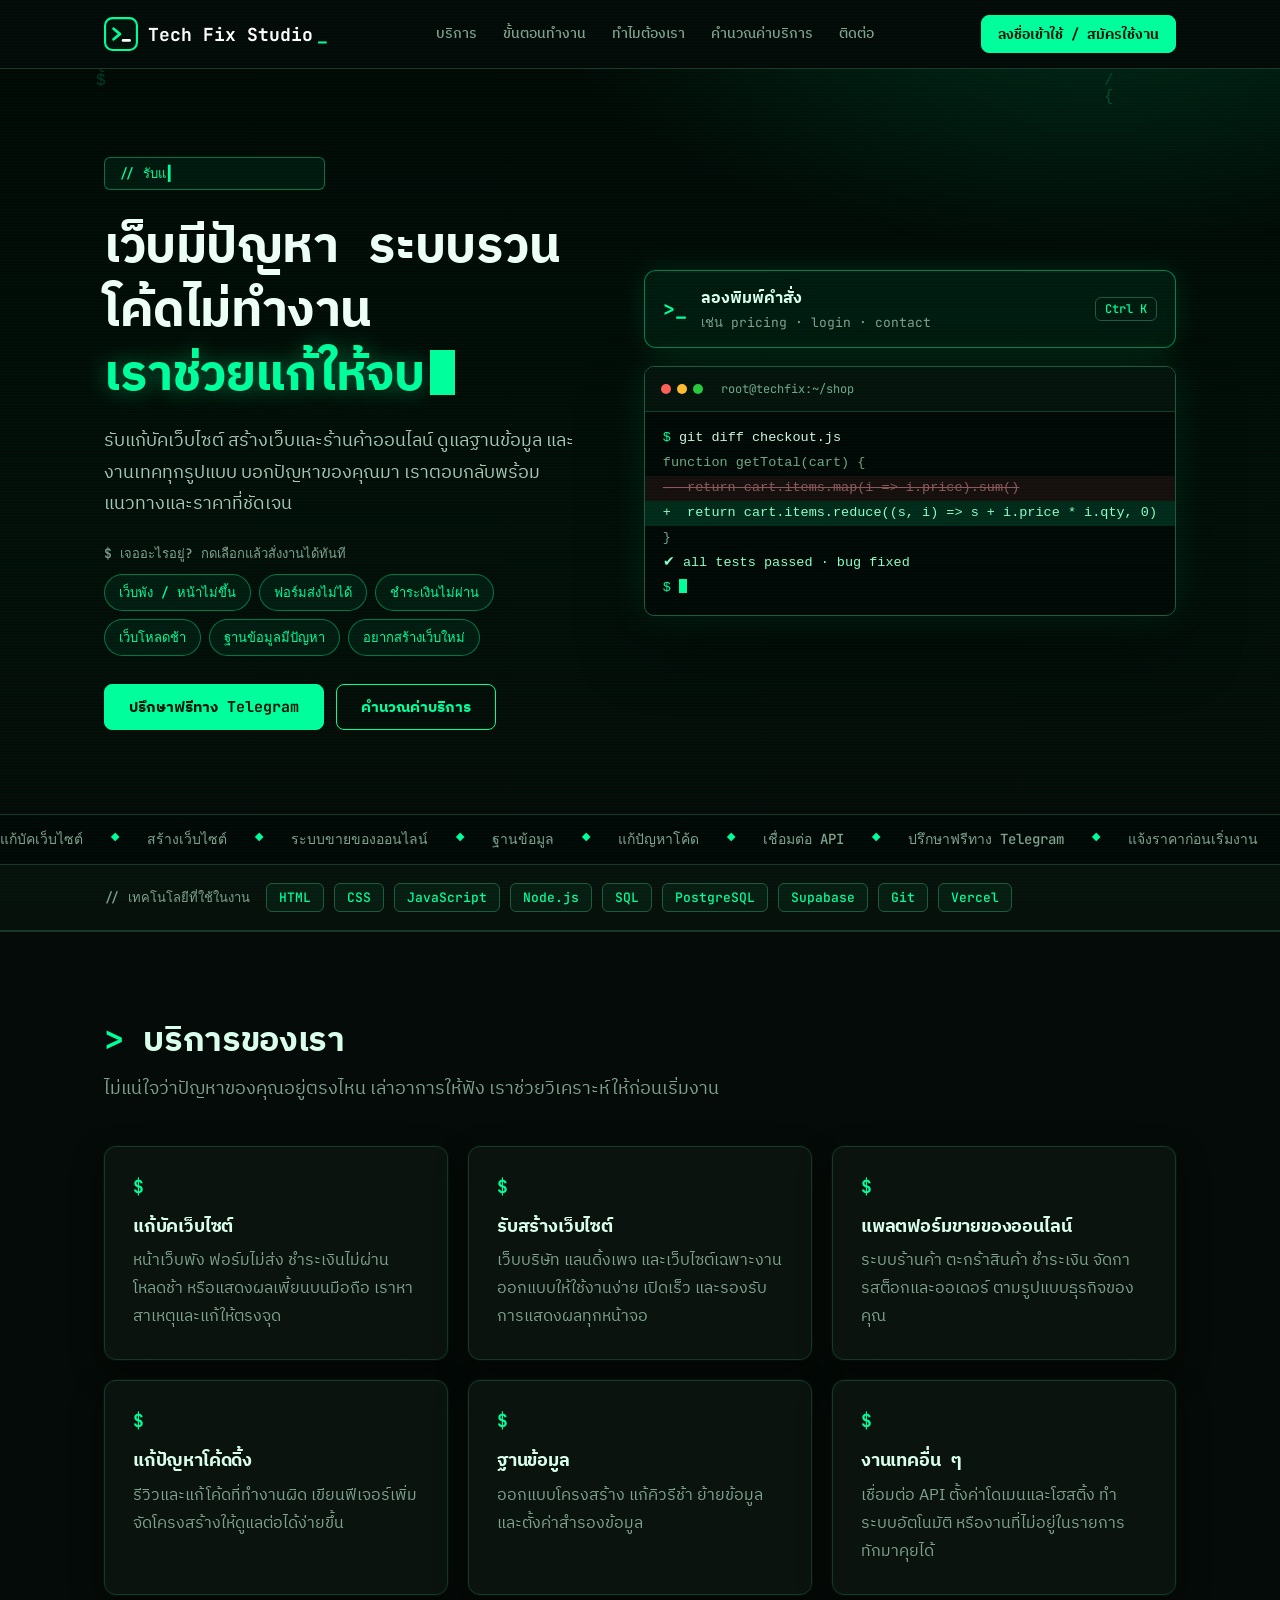
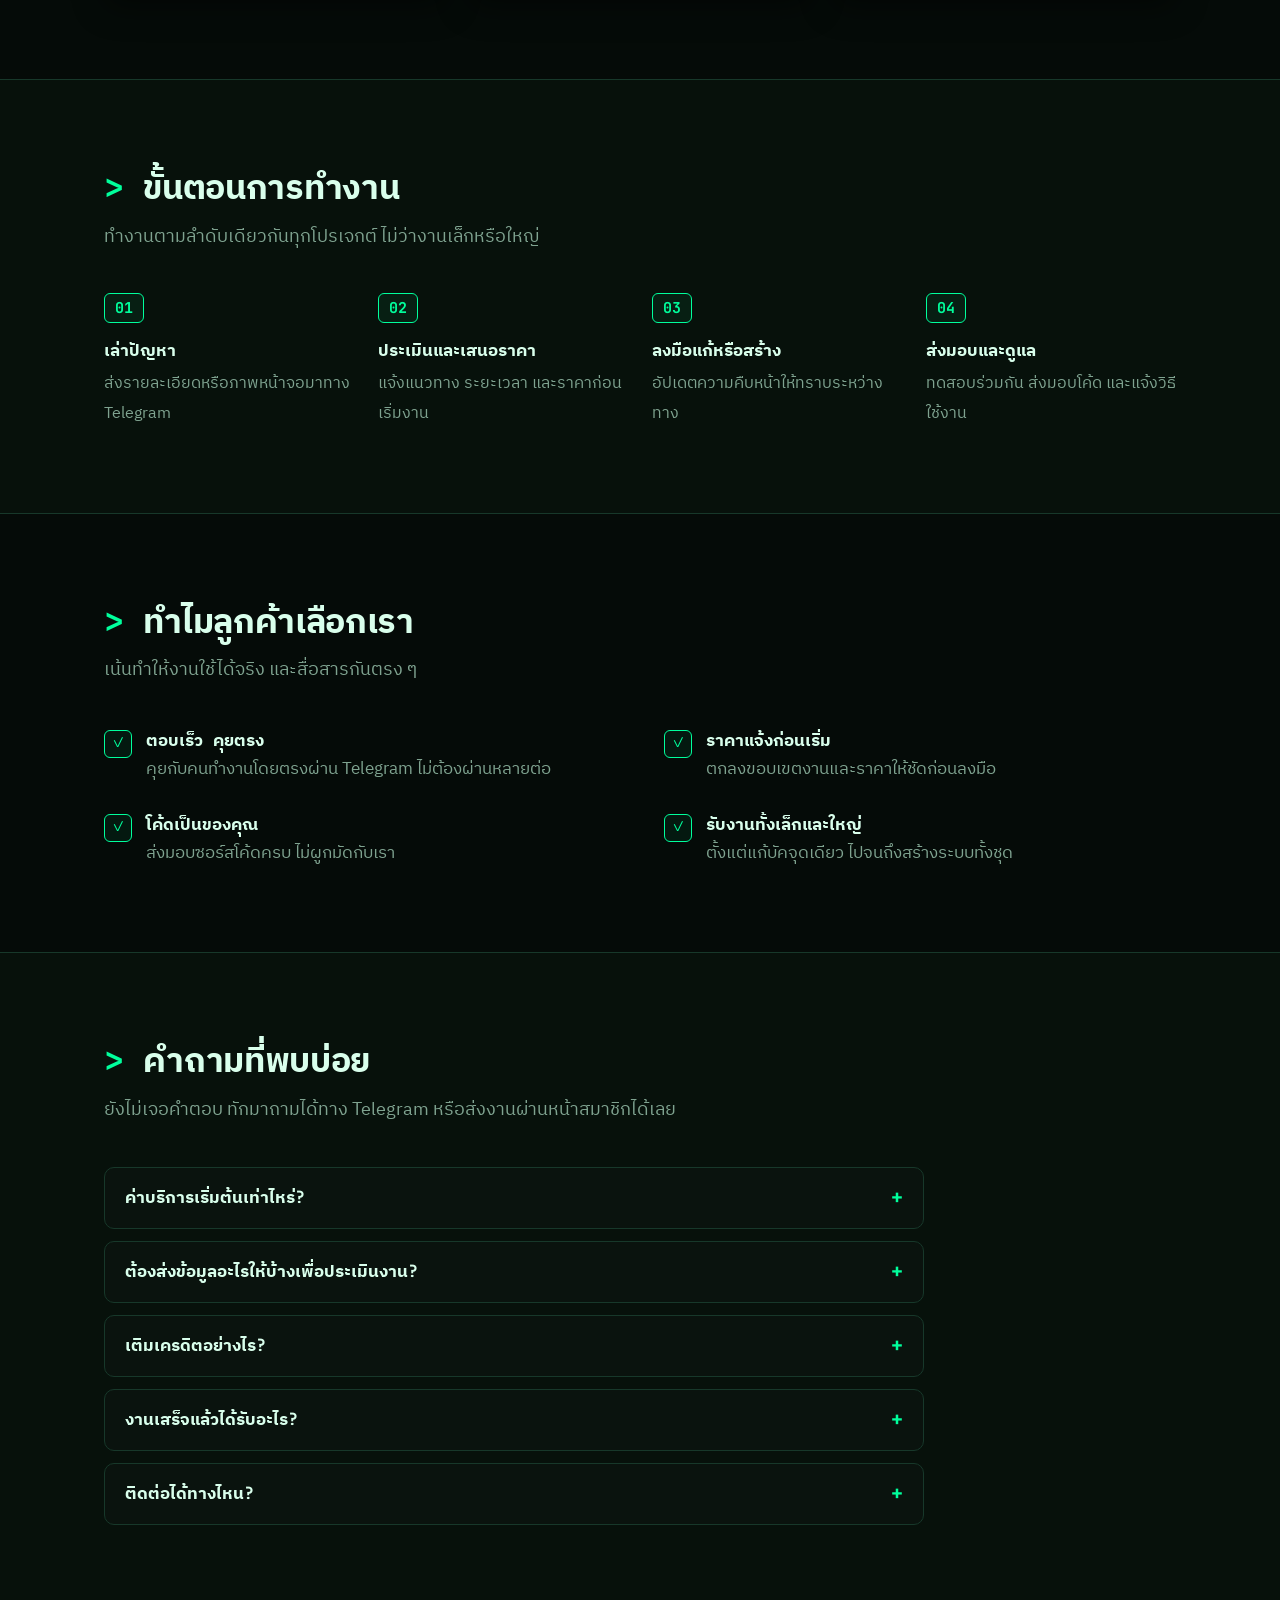
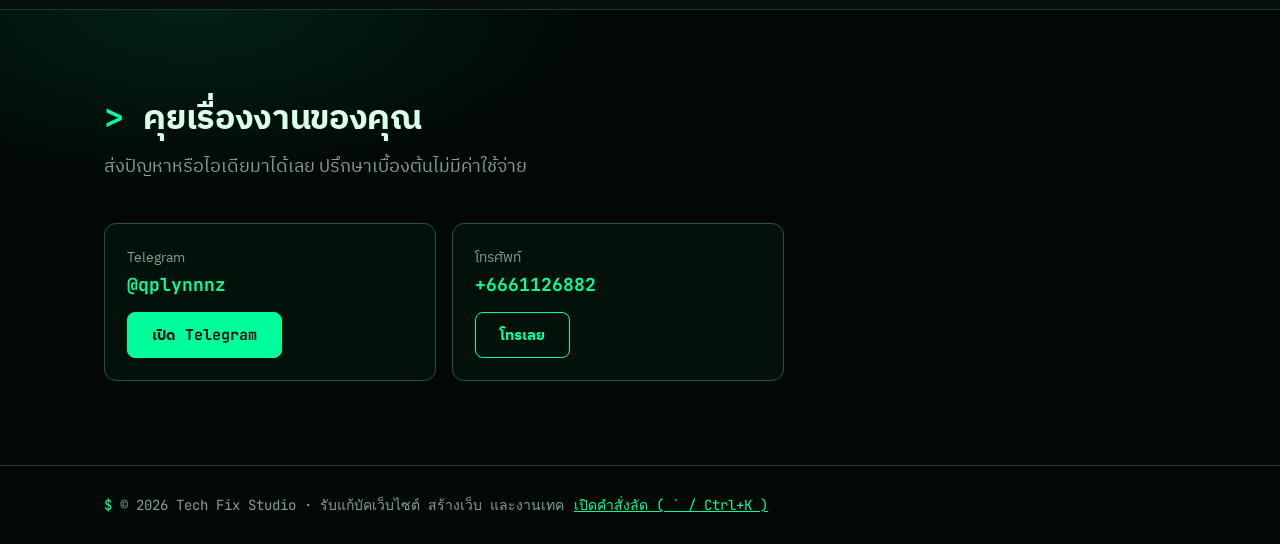
==== commit a9b419a6: "Add files via upload" ====
--- a/index.html
+++ b/index.html
@@ -40,9 +40,12 @@
 <div class="qpick"><small>$ เจออะไรอยู่? กดเลือกแล้วสั่งงานได้ทันที</small><a class="qchip" href="account.html?job=%E0%B9%80%E0%B8%A7%E0%B9%87%E0%B8%9A%E0%B8%9E%E0%B8%B1%E0%B8%87%20/%20%E0%B8%AB%E0%B8%99%E0%B9%89%E0%B8%B2%E0%B9%84%E0%B8%A1%E0%B9%88%E0%B8%82%E0%B8%B6%E0%B9%89%E0%B8%99#jobs">เว็บพัง / หน้าไม่ขึ้น</a><a class="qchip" href="account.html?job=%E0%B8%9F%E0%B8%AD%E0%B8%A3%E0%B9%8C%E0%B8%A1%E0%B8%AA%E0%B9%88%E0%B8%87%E0%B9%84%E0%B8%A1%E0%B9%88%E0%B9%84%E0%B8%94%E0%B9%89#jobs">ฟอร์มส่งไม่ได้</a><a class="qchip" href="account.html?job=%E0%B8%8A%E0%B8%B3%E0%B8%A3%E0%B8%B0%E0%B9%80%E0%B8%87%E0%B8%B4%E0%B8%99%E0%B9%84%E0%B8%A1%E0%B9%88%E0%B8%9C%E0%B9%88%E0%B8%B2%E0%B8%99#jobs">ชำระเงินไม่ผ่าน</a><a class="qchip" href="account.html?job=%E0%B9%80%E0%B8%A7%E0%B9%87%E0%B8%9A%E0%B9%82%E0%B8%AB%E0%B8%A5%E0%B8%94%E0%B8%8A%E0%B9%89%E0%B8%B2#jobs">เว็บโหลดช้า</a><a class="qchip" href="account.html?job=%E0%B8%90%E0%B8%B2%E0%B8%99%E0%B8%82%E0%B9%89%E0%B8%AD%E0%B8%A1%E0%B8%B9%E0%B8%A5%E0%B8%A1%E0%B8%B5%E0%B8%9B%E0%B8%B1%E0%B8%8D%E0%B8%AB%E0%B8%B2#jobs">ฐานข้อมูลมีปัญหา</a><a class="qchip" href="account.html?job=%E0%B8%AD%E0%B8%A2%E0%B8%B2%E0%B8%81%E0%B8%AA%E0%B8%A3%E0%B9%89%E0%B8%B2%E0%B8%87%E0%B9%80%E0%B8%A7%E0%B9%87%E0%B8%9A%E0%B9%83%E0%B8%AB%E0%B8%A1%E0%B9%88#jobs">อยากสร้างเว็บใหม่</a></div>
 <div class="cta"><a class="btn" href="https://t.me/qplynnnz" target="_blank" rel="noopener">ปรึกษาฟรีทาง Telegram</a><a class="btn alt" href="pricing.html">คำนวณค่าบริการ</a></div>
 </div>
+<div class="hero-side">
+<button type="button" class="pal-hero" data-open-palette aria-label="เปิดคำสั่งลัด" aria-keyshortcuts="Control+K Meta+K"><span class="ph-ic">&gt;_</span><span class="ph-tx"><b>ลองพิมพ์คำสั่ง</b><small>เช่น pricing · login · contact</small></span><kbd data-kbd>Ctrl K</kbd></button>
 <div class="diff" aria-hidden="true">
 <div class="bar">root@techfix:~/shop</div>
 <pre><span class="l"><span class="pr">$</span> git diff checkout.js</span><span class="l dim">function getTotal(cart) {</span><span class="l del">-  return cart.items.map(i =&gt; i.price).sum()</span><span class="l add">+  return cart.items.reduce((s, i) =&gt; s + i.price * i.qty, 0)</span><span class="l dim">}</span><span class="l out">✔ all tests passed · bug fixed</span><span class="l"><span class="pr">$</span> <span class="cur"></span></span></pre>
+</div>
 </div>
 </div></div>
 
--- a/style.css
+++ b/style.css
@@ -263,3 +263,16 @@
 .qchip{font:500 13px var(--fm);color:var(--neon);border:1px solid rgba(0,255,156,.4);background:rgba(0,255,156,.06);padding:7px 14px;border-radius:999px;text-decoration:none;transition:.15s}
 .qchip:hover{background:var(--neon);color:#021208;border-color:var(--neon)}
 @media(prefers-reduced-motion:reduce){.ticker{overflow-x:auto}.ticker-in{animation:none}.eyebrow .tvis::after{animation:none}.boot-bar i{transition:none}}
+/* ---- command palette: hero button + header safeguards ---- */
+.pal-in-nav{display:none}
+.brand .bt,nav a{white-space:nowrap}
+@media(max-width:1240px){nav{gap:18px}}
+.hero-side{display:flex;flex-direction:column;gap:18px}
+.pal-hero{display:flex;align-items:center;gap:14px;width:100%;text-align:left;background:rgba(0,255,156,.06);border:1px solid rgba(0,255,156,.45);border-radius:12px;padding:14px 18px;color:var(--ink);cursor:pointer;font:inherit;transition:.15s;box-shadow:0 0 28px rgba(0,255,156,.12)}
+.pal-hero:hover{border-color:var(--neon);box-shadow:0 0 36px rgba(0,255,156,.28);transform:translateY(-1px)}
+.pal-hero .ph-ic{font:700 20px var(--fm);color:var(--neon)}
+.pal-hero .ph-tx{flex:1;display:flex;flex-direction:column;line-height:1.4}
+.pal-hero b{font:700 16px var(--fh)}
+.pal-hero small{color:var(--mute);font:13px var(--fm)}
+.pal-hero kbd{font:500 12px var(--fm);border:1px solid #1F5A3F;border-radius:6px;padding:3px 9px;color:var(--neon)}
+@media(max-width:860px){.pal-in-nav{display:block;width:100%;background:none;border:0;border-bottom:1px solid var(--line);color:var(--neon);font:500 16px var(--fh);padding:14px 0;text-align:left;cursor:pointer}.pal-hero kbd{display:none}}
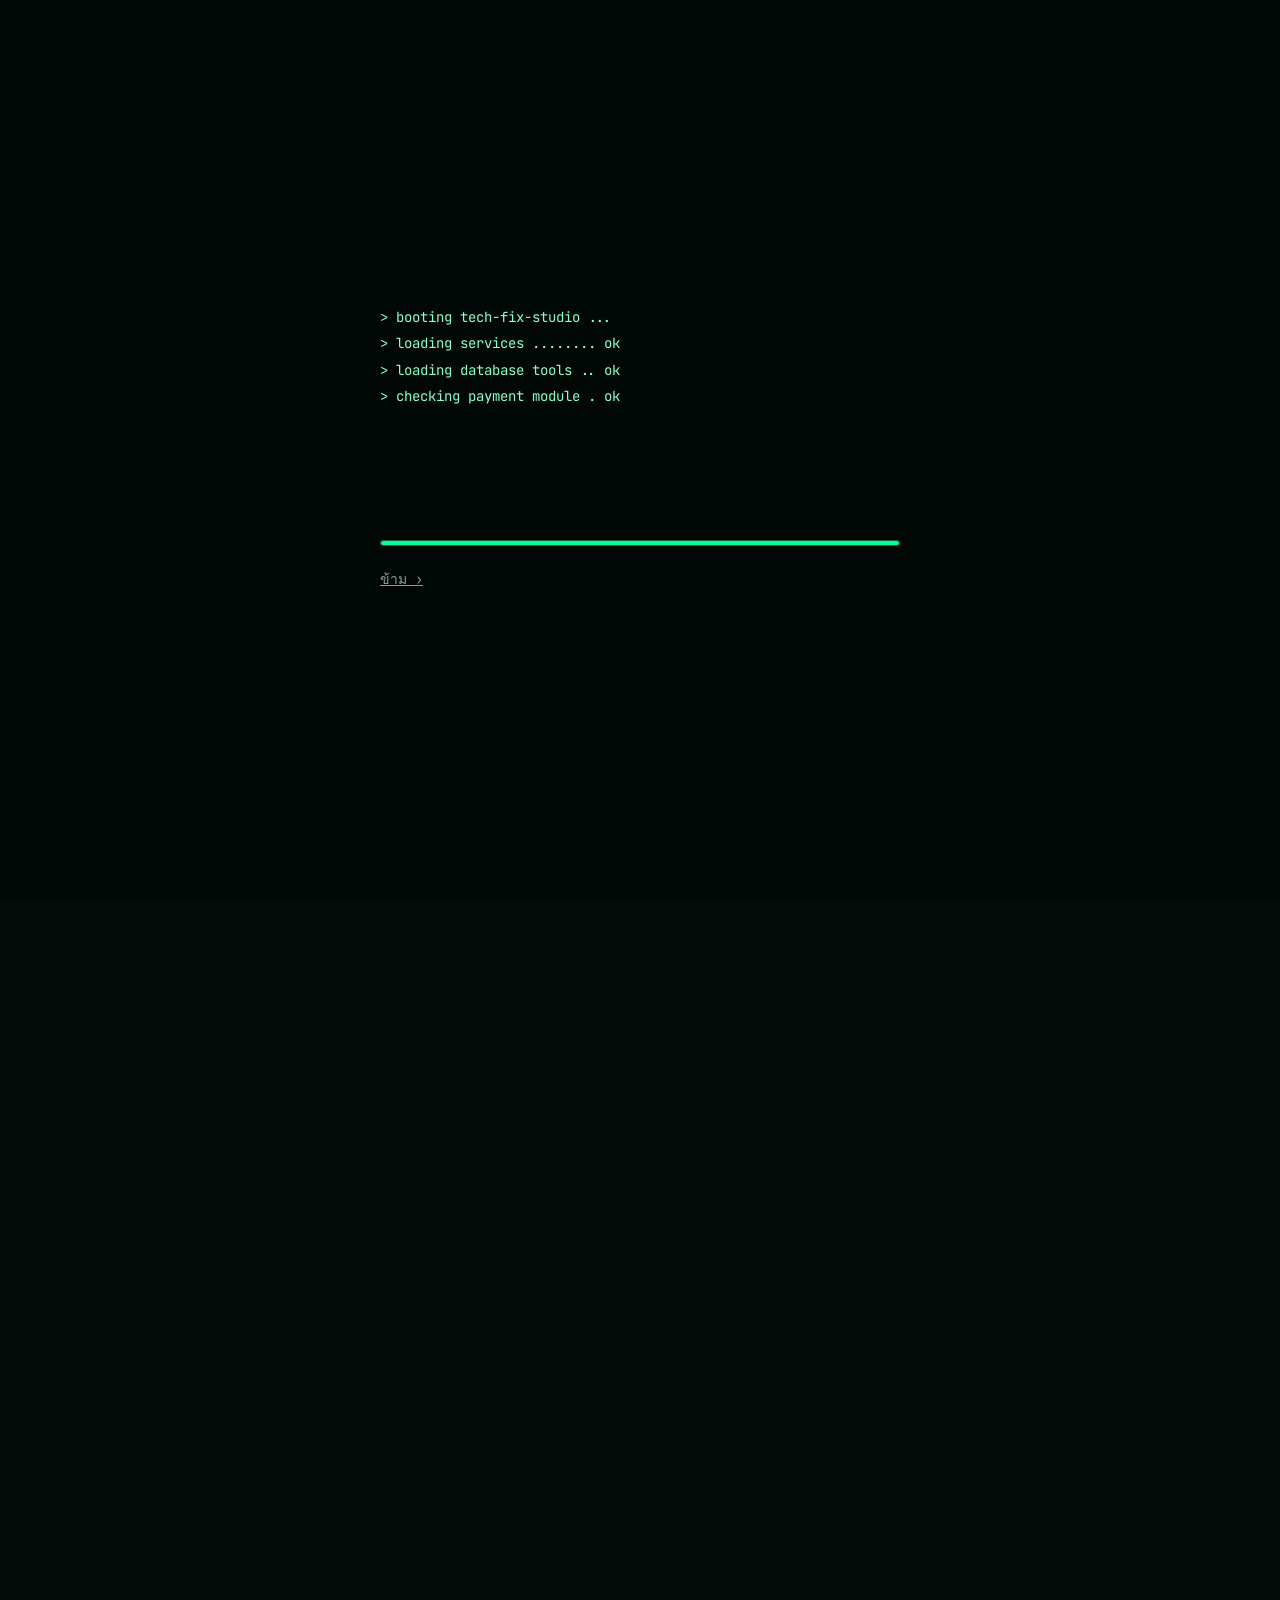
==== commit 79f2640e: "Add files via upload" ====
--- a/index.html
+++ b/index.html
@@ -21,7 +21,7 @@
 <link rel="preconnect" href="https://fonts.gstatic.com" crossorigin>
 <link href="https://fonts.googleapis.com/css2?family=IBM+Plex+Sans+Thai:wght@400;500;700&family=JetBrains+Mono:wght@400;500;700&display=swap" rel="stylesheet">
 <link rel="stylesheet" href="style.css">
-<script>try{if(!sessionStorage.getItem("booted")&&!matchMedia("(prefers-reduced-motion:reduce)").matches){document.documentElement.classList.add("booting");setTimeout(function(){document.documentElement.classList.remove("booting")},4000)}}catch(e){}</script>
+<script>try{if(!sessionStorage.getItem("booted")&&!matchMedia("(prefers-reduced-motion:reduce)").matches){document.documentElement.classList.add("booting");setTimeout(function(){document.documentElement.classList.remove("booting")},8000)}}catch(e){}</script>
 </head>
 <body>
 <header><div class="wrap">
--- a/style.css
+++ b/style.css
@@ -245,7 +245,7 @@
 .boot{position:fixed;inset:0;z-index:300;background:#020805;display:flex;align-items:center;justify-content:center;transition:opacity .35s}
 .boot.out{opacity:0;pointer-events:none}
 .boot-box{width:min(520px,calc(100% - 40px));font:14px/1.9 var(--fm);color:var(--neon)}
-.boot-log{margin:0 0 18px;white-space:pre-wrap;min-height:7.6em;color:#8BFFCB;font:inherit}
+.boot-log{margin:0 0 18px;white-space:pre-wrap;min-height:15.6em;color:#8BFFCB;font:inherit}
 .boot-bar{height:6px;border:1px solid #1F5A3F;border-radius:3px;overflow:hidden}
 .boot-bar i{display:block;height:100%;width:0;background:var(--neon);box-shadow:0 0 12px var(--neon);transition:width 1.3s ease-out}
 .boot-skip{margin-top:16px;background:none;border:0;color:var(--mute);font:inherit;cursor:pointer;text-decoration:underline;padding:4px 0}
